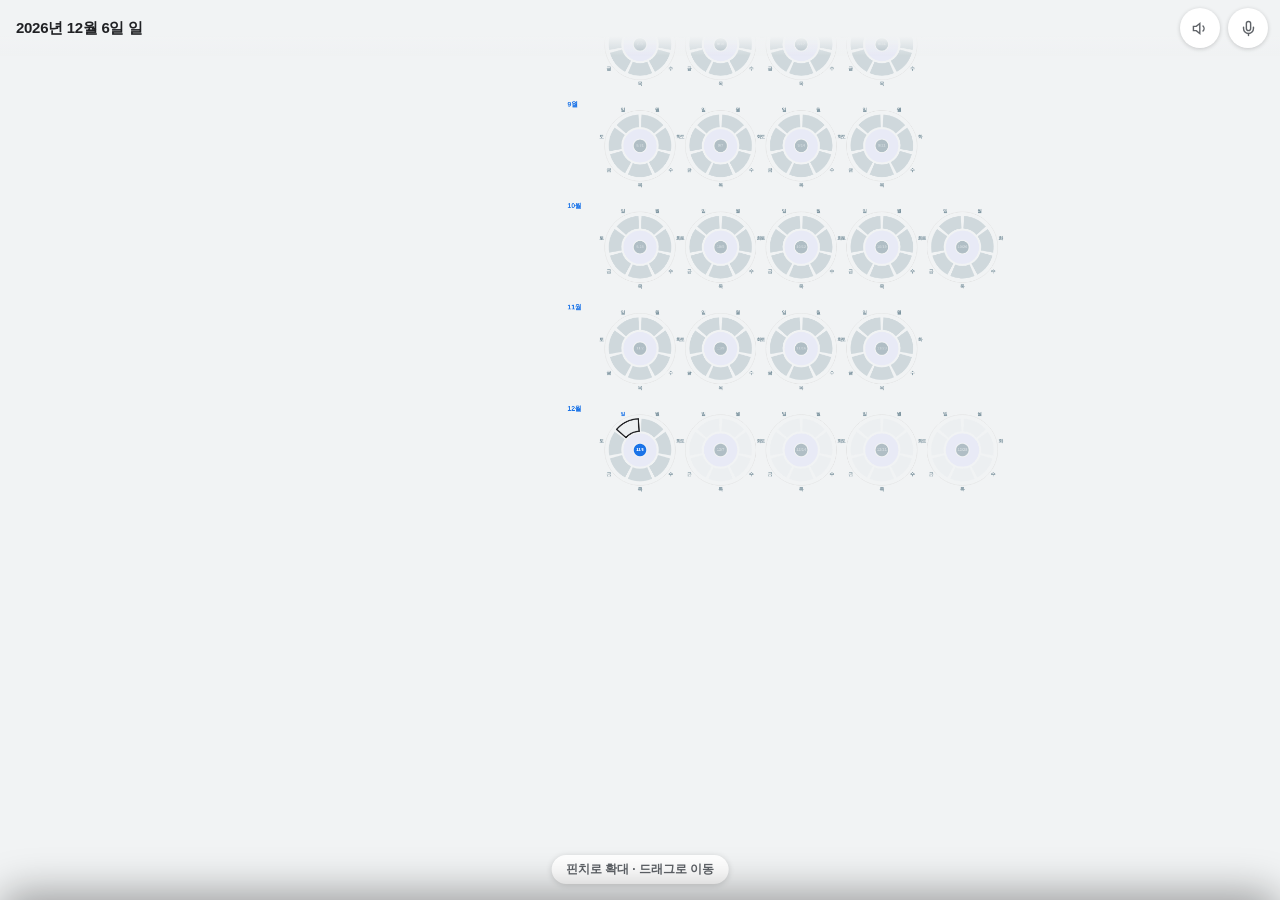
==== daily-plan/index.html @ abd87ed5 "daily-plan: 요일 클릭 시 해당일 전체화면 확대 - 요일 세그먼트(data-ring=outer) 클릭 → zoomToDay (외곽 링이 화면 채움) - 중심/내부 링 클릭" ====
<!DOCTYPE html>
<html lang="ko">
<head>
<meta charset="UTF-8">
<meta name="viewport" content="width=device-width,initial-scale=1,viewport-fit=cover,user-scalable=no">
<meta name="mobile-web-app-capable" content="yes">
<meta name="apple-mobile-web-app-capable" content="yes">
<title>일일계획</title>
<link rel="manifest" href="manifest.json">
<style>
*{box-sizing:border-box;margin:0;padding:0;-webkit-tap-highlight-color:transparent;}
html,body{width:100%;height:100%;overflow:hidden;background:#f1f3f4;touch-action:none;font-family:'Apple SD Gothic Neo','Noto Sans KR',-apple-system,sans-serif;}

/* ── 뷰포트 & 캔버스 ── */
#vp{position:fixed;inset:0;overflow:hidden;cursor:grab;}
#vp:active{cursor:grabbing;}
#canvas{position:absolute;top:0;left:0;transform-origin:0 0;will-change:transform;}

/* ── 상단바 ── */
#topbar{
  position:fixed;top:0;left:0;right:0;z-index:100;
  height:calc(env(safe-area-inset-top,0px) + 56px);
  padding-top:env(safe-area-inset-top,0px);
  background:linear-gradient(180deg,rgba(241,243,244,1) 65%,rgba(241,243,244,0));
  display:flex;align-items:center;padding-left:16px;padding-right:12px;gap:8px;
  pointer-events:none;
}
#topbar>*{pointer-events:all;}
#date-label{color:#202124;font-size:15px;font-weight:800;flex:1;letter-spacing:-.3px;}
.tbtn{
  width:40px;height:40px;border-radius:50%;border:none;
  background:white;color:#5f6368;cursor:pointer;
  display:flex;align-items:center;justify-content:center;flex-shrink:0;
  box-shadow:0 1px 4px rgba(0,0,0,.18);
}
.tbtn:active{background:#e8f0fe;}
.tbtn.listening{background:#e53935;color:white;animation:pulse 1s infinite;}
@keyframes pulse{0%,100%{box-shadow:0 0 0 0 rgba(229,57,53,.5)}50%{box-shadow:0 0 0 10px rgba(229,57,53,0)}}

/* ── 줌 힌트 ── */
#hint{
  position:fixed;bottom:16px;left:50%;transform:translateX(-50%);
  color:#5f6368;font-size:12px;font-weight:600;
  pointer-events:none;z-index:50;transition:opacity .5s;
  background:white;padding:6px 14px;border-radius:20px;
  box-shadow:0 1px 6px rgba(0,0,0,.15);
}

/* ── 하단 시트 ── */
#sheet{
  position:fixed;bottom:0;left:0;right:0;z-index:300;
  background:#ffffff;border-radius:22px 22px 0 0;
  box-shadow:0 -8px 40px rgba(0,0,0,.35);
  transform:translateY(100%);transition:transform .32s cubic-bezier(.4,0,.2,1);
  max-height:72vh;display:flex;flex-direction:column;
  padding-bottom:env(safe-area-inset-bottom,0px);
}
#sheet.open{transform:translateY(0);}
#sh-handle{width:38px;height:4px;border-radius:2px;background:#e0e0e0;margin:10px auto 0;flex-shrink:0;}
#sh-head{
  padding:10px 16px 6px;font-size:15px;font-weight:800;color:#37474f;
  display:flex;align-items:center;justify-content:space-between;flex-shrink:0;
}
#sh-close{border:none;background:none;font-size:24px;color:#b0bec5;cursor:pointer;line-height:1;padding:2px 4px;}
#add-row{display:flex;gap:8px;padding:4px 12px 8px;flex-shrink:0;}
#add-inp{
  flex:1;border:2px solid #e8eaed;border-radius:14px;
  padding:10px 13px;font-size:14px;font-family:inherit;outline:none;color:#37474f;background:#f8f9fa;
}
#add-inp:focus{border-color:#29b6f6;background:white;}
#add-inp::-webkit-search-cancel-button{display:none;}
#add-btn{
  width:42px;height:42px;border-radius:50%;border:none;flex-shrink:0;
  background:linear-gradient(135deg,#0288d1,#26c6da);color:white;
  font-size:24px;cursor:pointer;display:flex;align-items:center;justify-content:center;
  box-shadow:0 2px 8px rgba(2,136,209,.4);
}
#sh-tasks{overflow-y:auto;flex:1;padding:0 12px 16px;display:flex;flex-direction:column;gap:8px;}

/* 카테고리 선택 */
#cat-opts{display:flex;gap:6px;padding:0 12px 8px;overflow-x:auto;scrollbar-width:none;flex-shrink:0;}
#cat-opts::-webkit-scrollbar{display:none;}
.copt{
  border:2px solid transparent;border-radius:10px;padding:5px 12px;
  font-size:12px;font-weight:800;font-family:inherit;cursor:pointer;
  background:#f0f0f0;color:#78909c;white-space:nowrap;flex-shrink:0;
}
.copt.sel{color:white;}

/* 태스크 행 */
.trow{
  display:flex;align-items:center;gap:9px;
  background:#f8f9fa;border-radius:14px;padding:10px 12px;
  border-left:5px solid var(--cc,#b0bec5);
}
.trow.done{opacity:.45;}
.tchk{
  width:26px;height:26px;border:2.5px solid #cfd8dc;border-radius:50%;
  background:none;cursor:pointer;flex-shrink:0;
  display:flex;align-items:center;justify-content:center;color:transparent;
  transition:all .15s;
}
.tchk.on{background:var(--cc,#039be5);border-color:var(--cc);color:white;}
.tinfo{flex:1;min-width:0;}
.ttitle{font-size:14px;font-weight:600;color:#37474f;}
.ttime{font-size:12px;color:#90a4ae;margin-top:2px;}
.tdel{border:none;background:none;color:#cfd8dc;cursor:pointer;padding:4px;font-size:20px;line-height:1;}

/* ── 음성 오버레이 ── */
#vover{
  display:none;position:fixed;inset:0;z-index:500;
  background:rgba(1,87,155,.92);
  flex-direction:column;align-items:center;justify-content:center;gap:18px;
}
#vover.on{display:flex;}
.vring{
  width:100px;height:100px;border-radius:50%;
  background:linear-gradient(135deg,#f4511e,#ffa000);
  display:flex;align-items:center;justify-content:center;
  animation:pulse 1s infinite;
}
#vtxt{color:white;font-size:16px;font-weight:800;}
#vres{color:rgba(255,255,255,.88);font-size:14px;min-height:20px;padding:0 32px;text-align:center;}
#vcancel{
  background:rgba(255,255,255,.18);border:2px solid rgba(255,255,255,.45);
  color:white;border-radius:20px;padding:9px 26px;
  font-size:14px;font-weight:700;cursor:pointer;font-family:inherit;
}

/* ── 토스트 ── */
#toast{
  position:fixed;bottom:24px;left:50%;
  transform:translateX(-50%) translateY(20px);
  background:#37474f;color:white;border-radius:20px;
  padding:9px 18px;font-size:13px;font-weight:700;
  z-index:600;opacity:0;transition:opacity .25s,transform .25s;
  white-space:nowrap;pointer-events:none;
}
#toast.show{opacity:1;transform:translateX(-50%) translateY(0);}
</style>
</head>
<body>

<div id="topbar">
  <div id="date-label"></div>
  <button class="tbtn" id="btn-brief" aria-label="오늘 브리핑">
    <svg width="17" height="17" viewBox="0 0 24 24" fill="none" stroke="currentColor" stroke-width="2" stroke-linecap="round"><polygon points="11 5 6 9 2 9 2 15 6 15 11 19 11 5"/><path d="M15.54 8.46a5 5 0 0 1 0 7.07"/></svg>
  </button>
  <button class="tbtn" id="btn-mic" aria-label="음성 입력">
    <svg width="17" height="17" viewBox="0 0 24 24" fill="none" stroke="currentColor" stroke-width="2" stroke-linecap="round"><path d="M12 2a3 3 0 0 1 3 3v7a3 3 0 0 1-6 0V5a3 3 0 0 1 3-3z"/><path d="M19 10v2a7 7 0 0 1-14 0v-2"/><line x1="12" y1="19" x2="12" y2="22"/></svg>
  </button>
</div>

<div id="vp"><svg id="canvas" xmlns="http://www.w3.org/2000/svg"></svg></div>

<div id="sheet">
  <div id="sh-handle"></div>
  <div id="sh-head">
    <span id="sh-title">일정</span>
    <button id="sh-close" aria-label="닫기">×</button>
  </div>
  <div id="cat-opts"></div>
  <div id="add-row">
    <input id="add-inp" type="search" placeholder="할 일 입력…" autocomplete="off" spellcheck="false">
    <button id="add-btn" aria-label="추가">+</button>
  </div>
  <div id="sh-tasks"></div>
</div>

<div id="vover">
  <div class="vring">
    <svg width="42" height="42" viewBox="0 0 24 24" fill="none" stroke="white" stroke-width="1.8" stroke-linecap="round"><path d="M12 2a3 3 0 0 1 3 3v7a3 3 0 0 1-6 0V5a3 3 0 0 1 3-3z"/><path d="M19 10v2a7 7 0 0 1-14 0v-2"/><line x1="12" y1="19" x2="12" y2="22"/></svg>
  </div>
  <div id="vtxt">말씀해 주세요</div>
  <div id="vres">할 일 추가 또는 "오늘 할일 알려줘"</div>
  <button id="vcancel">취소</button>
</div>

<div id="hint">핀치로 확대 · 드래그로 이동</div>
<div id="toast"></div>

<script>
// ── 상수 ─────────────────────────────────────────────────────
const CATS = {
  school:{ label:'학교', color:'#1976D2', bg:'#BBDEFB' },
  manage:{ label:'관리', color:'#D32F2F', bg:'#FFCDD2' },
  home:  { label:'집',   color:'#388E3C', bg:'#C8E6C9' },
  other: { label:'기타', color:'#F57C00', bg:'#FFE0B2' }
};
const CAT_ORDER = ['school','manage','home','other'];
const KR_MONTHS = ['1월','2월','3월','4월','5월','6월','7월','8월','9월','10월','11월','12월'];
const KR_DAYS   = ['월','화','수','목','금','토','일'];
const KR_NUMS   = {한:1,두:2,세:3,네:4,다섯:5,여섯:6,일곱:7,여덟:8,아홉:9,열:10,열한:11,열두:12};

// ── 지오메트리 상수 ──────────────────────────────────────────
const RI1 = 14;   // 24h ring 내반경
const RI2 = 32;   // 24h ring 외반경
const RO1 = 36;   // 7day ring 내반경
const RO2 = 60;   // 7day ring 외반경
const WEEK_W  = 155; // 주 원 가로 간격
const MONTH_H = 195; // 월 행 세로 간격
const PAD_L   = 70;  // 좌측 여백 (월 라벨용)
const PAD_T   = 75;  // 상단 여백

// ── 저장 ─────────────────────────────────────────────────────
const p2 = n => String(n).padStart(2,'0');
const dateKey = d => `${d.getFullYear()}-${p2(d.getMonth()+1)}-${p2(d.getDate())}`;
const today0  = () => { const d=new Date(); d.setHours(0,0,0,0); return d; };
const loadPlan = k => { try{return JSON.parse(localStorage.getItem('dp2_'+k)||'{"tasks":[]}')}catch{return{tasks:[]}} };
const savePlan = (k,p) => { localStorage.setItem('dp2_'+k,JSON.stringify(p)); renderCanvas(); };
const genId    = () => Date.now().toString(36)+Math.random().toString(36).slice(2,6);
const esc = s => String(s||'').replace(/&/g,'&amp;').replace(/</g,'&lt;').replace(/>/g,'&gt;').replace(/"/g,'&quot;');

// ── 주 레이아웃 ───────────────────────────────────────────────
function getWeeks(year){
  const weeks=[];
  let mon=new Date(year,0,1);
  const d0=mon.getDay();
  mon.setDate(mon.getDate()-(d0===0?6:d0-1));
  while(true){
    const days=Array.from({length:7},(_,i)=>{ const d=new Date(mon); d.setDate(d.getDate()+i); return d; });
    const thu=days[3];
    if(thu.getFullYear()>year) break;
    if(thu.getFullYear()===year) weeks.push({mon:new Date(mon),days,month:thu.getMonth()});
    mon.setDate(mon.getDate()+7);
  }
  const mCnt=new Array(12).fill(0);
  return weeks.map(w=>{ const col=mCnt[w.month]++;
    return {...w,col,cx:PAD_L+col*WEEK_W+WEEK_W/2,cy:PAD_T+w.month*MONTH_H+MONTH_H/2};
  });
}

// ── 색 ───────────────────────────────────────────────────────
function dayColors(dateStr){
  const tasks=(loadPlan(dateStr).tasks||[]);
  const cnt={};
  tasks.filter(t=>!t.done).forEach(t=>{ const c=t.category||'other'; cnt[c]=(cnt[c]||0)+1; });
  if(!Object.keys(cnt).length) return null;
  return Object.entries(cnt).sort((a,b)=>b[1]-a[1])[0][0]; // 가장 많은 카테고리 키
}

function hourColor(dateStr,h){
  const tasks=(loadPlan(dateStr).tasks||[]);
  // 해당 시간대에 걸치는 모든 할일 (HH:MM → 시 단위 매핑)
  const t=tasks.find(t=>t.time&&!t.done&&parseInt(t.time.split(':')[0])===h);
  return t?CATS[t.category||'other'].color:null;
}

function hourColorDone(dateStr,h){
  const tasks=(loadPlan(dateStr).tasks||[]);
  const t=tasks.find(t=>t.time&&t.done&&parseInt(t.time.split(':')[0])===h);
  return t?CATS[t.category||'other'].bg:null; // 완료된 건 연한 색
}

// ── SVG 유틸 ─────────────────────────────────────────────────
const svgNS='http://www.w3.org/2000/svg';
const el=(tag,a={})=>{const e=document.createElementNS(svgNS,tag);Object.entries(a).forEach(([k,v])=>e.setAttribute(k,v));return e;};
const A0=-Math.PI/2; // 12시 방향
const GAP=0.05;      // 조각 사이 틈

function annSector(cx,cy,r1,r2,a0,a1){
  const s=a0+GAP,e=a1-GAP;
  if(e<=s) return '';
  const lg=(e-s)>Math.PI?1:0;
  const c1s=Math.cos(s),s1s=Math.sin(s),c1e=Math.cos(e),s1e=Math.sin(e);
  return [`M${cx+r1*c1s} ${cy+r1*s1s}`,`L${cx+r2*c1s} ${cy+r2*s1s}`,
    `A${r2} ${r2} 0 ${lg} 1 ${cx+r2*c1e} ${cy+r2*s1e}`,
    `L${cx+r1*c1e} ${cy+r1*s1e}`,`A${r1} ${r1} 0 ${lg} 0 ${cx+r1*c1s} ${cy+r1*s1s}Z`].join(' ');
}

// ── 상태 ─────────────────────────────────────────────────────
let scale=0.52, panX=0, panY=0;
let selDate=dateKey(today0());
let selCat='other';
let curYear=new Date().getFullYear();
let weeks=[];

// ── 캔버스 렌더 ───────────────────────────────────────────────
const svg=document.getElementById('canvas');

function renderCanvas(){
  svg.innerHTML='';
  const todayStr=dateKey(today0());
  weeks=getWeeks(curYear);

  const maxCol=Math.max(...weeks.map(w=>w.col));
  const W=PAD_L+(maxCol+1)*WEEK_W+PAD_L;
  const H=PAD_T+12*MONTH_H+PAD_T;
  svg.setAttribute('width',W); svg.setAttribute('height',H);

  // 배경 클릭 (시트 닫기)
  const bg=el('rect',{x:0,y:0,width:W,height:H,fill:'transparent'});
  bg.addEventListener('click',closeSheet);
  svg.appendChild(bg);

  // 월 라벨 (클릭 → 해당 월 확대)
  KR_MONTHS.forEach((m,mi)=>{
    const mArea=el('rect',{x:0,y:PAD_T+mi*MONTH_H,width:PAD_L-4,height:38,
      fill:'transparent','pointer-events':'all',style:'cursor:pointer'});
    mArea.addEventListener('click',e=>{e.stopPropagation();zoomToMonth(mi);});
    svg.appendChild(mArea);
    const t=el('text',{x:8,y:PAD_T+mi*MONTH_H+22,fill:'#1a73e8',
      'font-size':'13','font-weight':'700','font-family':'inherit','pointer-events':'none'});
    t.textContent=m; svg.appendChild(t);
  });

  // 주 원 렌더
  weeks.forEach((week,wi)=>{
    const {cx,cy,days}=week;
    const g=el('g');
    g.style.cursor='pointer';

    // 배경 히트 영역
    g.appendChild(el('circle',{cx,cy,r:RO2+8,fill:'rgba(0,0,0,0)','pointer-events':'all'}));
    g.appendChild(el('circle',{cx,cy,r:RO2+8,fill:'none',
      stroke:'#E0E0E0','stroke-width':'0.8','pointer-events':'none'}));

    // ── 바깥 링: 7일 ──
    days.forEach((day,di)=>{
      const dk=dateKey(day);
      const aS=A0+di*2*Math.PI/7, aE=A0+(di+1)*2*Math.PI/7;
      const catKey=dayColors(dk);
      const isToday=dk===todayStr;
      const isPast=day<today0();
      let fill=catKey?CATS[catKey].color:isPast?'#CFD8DC':'#ECEFF1';
      if(catKey){
        const allDone=(loadPlan(dk).tasks||[]).every(t=>t.done);
        if(allDone) fill=CATS[catKey].bg||fill;
      }
      const path=el('path',{d:annSector(cx,cy,RO1,RO2,aS,aE),fill,'data-date':dk,'data-ring':'outer'});
      if(isToday){ path.setAttribute('stroke','#1A73E8'); path.setAttribute('stroke-width','2.5'); }
      if(dk===selDate){ path.setAttribute('stroke','#202124'); path.setAttribute('stroke-width','2.5'); }
      g.appendChild(path);

      const ma=(aS+aE)/2, lr=RO2+16;
      const lt=el('text',{x:cx+lr*Math.cos(ma),y:cy+lr*Math.sin(ma),
        'text-anchor':'middle','dominant-baseline':'middle',
        fill:isToday?'#1A73E8':'#78909C',
        'font-size':'9','font-weight':'700','pointer-events':'none'});
      lt.textContent=KR_DAYS[di]; g.appendChild(lt);
    });

    // ── 안쪽 링: 24시간 ──
    const innerDayKey=week.days.some(d=>dateKey(d)===selDate)
      ?selDate
      :(week.days.some(d=>dateKey(d)===todayStr)?todayStr:null);

    g.appendChild(el('circle',{cx,cy,r:(RI1+RI2)/2,fill:'none',
      stroke:'#E8EAF6','stroke-width':String(RI2-RI1),'pointer-events':'none'}));

    if(innerDayKey){
      for(let h=0;h<24;h++){
        const color=hourColor(innerDayKey,h)||hourColorDone(innerDayKey,h);
        if(!color)continue;
        const aS=A0+h*2*Math.PI/24, aE=A0+(h+1)*2*Math.PI/24;
        g.appendChild(el('path',{d:annSector(cx,cy,RI1,RI2,aS,aE),fill:color,'data-date':innerDayKey}));
      }
    }

    // 중심 원
    const isThisWeek=week.days.some(d=>dateKey(d)===todayStr);
    const isSelWeek=week.days.some(d=>dateKey(d)===selDate);
    const centerFill=isSelWeek?'#1A73E8':(isThisWeek?'#4285F4':'#B0BEC5');
    const centerD=isSelWeek?new Date(selDate+'T00:00:00'):week.mon;
    const centerDk=isSelWeek?selDate:(week.days.some(d=>dateKey(d)===todayStr)?todayStr:dateKey(week.days[0]));

    g.appendChild(el('circle',{cx,cy,r:RI1-2,fill:centerFill,'data-date':centerDk}));
    const wt=el('text',{x:cx,y:cy,'text-anchor':'middle','dominant-baseline':'middle',
      fill:(isSelWeek||isThisWeek)?'white':'#CFD8DC',
      'font-size':'7.5','font-weight':'800','pointer-events':'none'});
    wt.textContent=`${centerD.getMonth()+1}/${centerD.getDate()}`;
    g.appendChild(wt);

    // 그룹 클릭: 요일 세그먼트 → 해당일 확대, 그 외 → 주 확대
    g.addEventListener('click',e=>{
      e.stopPropagation();
      const dk=e.target.getAttribute('data-date');
      const isOuter=e.target.getAttribute('data-ring')==='outer';
      if(dk && isOuter) zoomToDay(week, ()=>selectDate(dk));
      else if(dk) zoomToWeek(week, ()=>selectDate(dk));
      else zoomToWeek(week);
    });

    svg.appendChild(g);
  });
}

function selectDate(dk){
  selDate=dk;
  renderCanvas();
  openSheet(dk);
  applyTransform();
}

function zoomToMonth(mi){
  const mw=weeks.filter(w=>w.month===mi);
  if(!mw.length)return;
  const rim=RO2+20;
  const xs=mw.map(w=>w.cx);
  const cy0=mw[0].cy;
  const bL=Math.min(...xs)-rim, bR=Math.max(...xs)+rim;
  const bT=cy0-rim, bB=cy0+rim;
  const bW=bR-bL, bH=bB-bT;
  const vw=window.innerWidth, vh=window.innerHeight-60;
  const ns=Math.max(Math.min(vw/bW, vh/bH)*0.9, 0.8);
  svg.style.transition='transform .5s cubic-bezier(.4,0,.2,1)';
  scale=ns;
  panX=vw/2-(bL+bW/2)*ns;
  panY=(vh+60)/2-(bT+bH/2)*ns;
  applyTransform();
  setTimeout(()=>{ svg.style.transition=''; },550);
}

function zoomToDay(week,cb){
  const vw=window.innerWidth,vh=window.innerHeight;
  const ts=Math.min(vw/(RO2*2),(vh-56)/(RO2*2))*0.94;
  const tx=vw/2-week.cx*ts,ty=(vh+56)/2-week.cy*ts;
  const s0=scale,x0=panX,y0=panY;
  const dur=360,t0=performance.now();
  function ease(t){return t<.5?2*t*t:1-2*(1-t)*(1-t);}
  function frame(now){
    const p=Math.min((now-t0)/dur,1),e=ease(p);
    scale=s0+(ts-s0)*e; panX=x0+(tx-x0)*e; panY=y0+(ty-y0)*e;
    applyTransform();
    if(p<1)requestAnimationFrame(frame);
    else if(cb)cb();
  }
  requestAnimationFrame(frame);
}

function zoomToWeek(week,cb){
  const rim=RO2+12;
  const vw=window.innerWidth,vh=window.innerHeight;
  const ts=Math.min(vw/(rim*2),(vh-56)/(rim*2))*0.88;
  const tx=vw/2-week.cx*ts, ty=(vh+56)/2-week.cy*ts;
  const s0=scale,x0=panX,y0=panY;
  const dur=380,t0=performance.now();
  function ease(t){return t<.5?2*t*t:1-2*(1-t)*(1-t);}
  function frame(now){
    const p=Math.min((now-t0)/dur,1),e=ease(p);
    scale=s0+(ts-s0)*e; panX=x0+(tx-x0)*e; panY=y0+(ty-y0)*e;
    applyTransform();
    if(p<1)requestAnimationFrame(frame);
    else if(cb)cb();
  }
  requestAnimationFrame(frame);
}

// ── 하단 시트 ────────────────────────────────────────────────
const sheet=document.getElementById('sheet');

function openSheet(dk){
  const d=new Date(dk+'T00:00:00');
  document.getElementById('sh-title').textContent=
    d.toLocaleDateString('ko-KR',{month:'long',day:'numeric',weekday:'long'});
  buildCatOpts();
  renderSheet(dk);
  sheet.classList.add('open');
  // 음성 피드백
  const plan=loadPlan(dk);
  const n=(plan.tasks||[]).filter(t=>!t.done).length;
  const dl=d.toLocaleDateString('ko-KR',{month:'long',day:'numeric'});
  speak(n?`${dl}, 할 일 ${n}가지`:`${dl}, 할 일이 없어요`);
}

function closeSheet(){ sheet.classList.remove('open'); }

function buildCatOpts(){
  const wrap=document.getElementById('cat-opts');
  wrap.innerHTML='';
  CAT_ORDER.forEach(k=>{
    const b=document.createElement('button');
    b.className='copt'+(selCat===k?' sel':'');
    b.textContent=CATS[k].label;
    b.style.borderColor=CATS[k].color;
    if(selCat===k){b.style.background=CATS[k].color;}
    b.onclick=()=>{ selCat=k; buildCatOpts(); };
    wrap.appendChild(b);
  });
}

function renderSheet(dk){
  const stasks=document.getElementById('sh-tasks');
  const plan=loadPlan(dk);
  const tasks=plan.tasks||[];
  if(!tasks.length){
    stasks.innerHTML=`<div style="text-align:center;padding:28px;color:#b0bec5;font-size:14px">할 일이 없어요<br><span style="font-size:12px">아래에서 추가하거나 음성으로 말해보세요</span></div>`;
    return;
  }
  stasks.innerHTML=tasks.map(t=>{
    const ci=CATS[t.category||'other'];
    return `<div class="trow${t.done?' done':''}" style="--cc:${ci.color}">
      <button class="tchk${t.done?' on':''}" data-tid="${t.id}" aria-label="${t.done?'완료취소':'완료'}">
        ${t.done?'<svg width="11" height="11" viewBox="0 0 24 24" fill="none" stroke="currentColor" stroke-width="3.5" stroke-linecap="round"><path d="M20 6 9 17l-5-5"/></svg>':''}
      </button>
      <div class="tinfo">
        <div class="ttitle">${esc(t.title)}</div>
        ${t.time?`<div class="ttime">${t.time}</div>`:''}
      </div>
      <button class="tdel" data-tid="${t.id}" aria-label="삭제">×</button>
    </div>`;
  }).join('');

  stasks.querySelectorAll('.tchk').forEach(b=>{
    b.onclick=()=>{
      const t=plan.tasks.find(x=>x.id===b.dataset.tid);
      if(t){t.done=!t.done; savePlan(dk,plan); renderSheet(dk);
        speak(t.done?`${t.title} 완료했어요`:`${t.title} 다시 열었어요`);}
    };
  });
  stasks.querySelectorAll('.tdel').forEach(b=>{
    b.onclick=()=>{ plan.tasks=plan.tasks.filter(x=>x.id!==b.dataset.tid); savePlan(dk,plan); renderSheet(dk); };
  });
}

// ── 할일 추가 ────────────────────────────────────────────────
function addTask(dk,title,time='',cat,prio='normal'){
  if(!title.trim()) return;
  cat=cat||selCat||'other';
  const plan=loadPlan(dk);
  plan.tasks.push({id:genId(),title:title.trim(),time,category:cat,priority:prio,alarm:'',done:false,createdAt:Date.now()});
  plan.tasks.sort((a,b)=>{
    if(a.done!==b.done)return a.done?1:-1;
    if(a.time&&b.time)return a.time<b.time?-1:1;
    if(a.time)return-1;if(b.time)return 1;return 0;
  });
  savePlan(dk,plan);
  renderSheet(dk);
  speak(`${title.trim()} 추가됐어요`);
  showToast(`"${title.trim()}" 추가됨`);
}

// ── 음성 ─────────────────────────────────────────────────────
function speak(text){
  window.speechSynthesis.cancel();
  const u=new SpeechSynthesisUtterance(text);
  u.lang='ko-KR'; u.rate=0.9; u.pitch=1.05;
  window.speechSynthesis.speak(u);
}

let recognition=null,isListening=false,vFinal='',vTimer=null;

function initVoice(){
  const SR=window.SpeechRecognition||window.webkitSpeechRecognition;
  if(!SR)return;
  recognition=new SR();
  recognition.lang='ko-KR'; recognition.continuous=true; recognition.interimResults=true;
  recognition.onresult=e=>{
    if(!isListening)return;
    let interim='';
    for(let i=e.resultIndex;i<e.results.length;i++){
      if(e.results[i].isFinal)vFinal+=(vFinal?' ':'')+e.results[i][0].transcript;
      else interim+=e.results[i][0].transcript;
    }
    const disp=vFinal+(interim?(vFinal?' ':'')+interim:'');
    document.getElementById('vres').textContent=disp||'듣는 중…';
    clearTimeout(vTimer);
    vTimer=setTimeout(()=>{ const f=disp.trim(); stopV(); if(f)handleVoice(f); },2500);
  };
  recognition.onerror=e=>{ if(e.error!=='no-speech')stopV(); };
  recognition.onend=()=>{ if(isListening){try{recognition.start();}catch(_){}} };
}

function startV(){
  if(!recognition){showToast('음성 인식 미지원 브라우저');return;}
  vFinal=''; clearTimeout(vTimer); isListening=true;
  document.getElementById('vover').classList.add('on');
  document.getElementById('vres').textContent='할 일 추가 또는 "오늘 할일 알려줘"';
  document.getElementById('btn-mic').classList.add('listening');
  try{recognition.start();}catch(e){stopV();}
}
function stopV(){
  clearTimeout(vTimer); isListening=false;
  document.getElementById('vover').classList.remove('on');
  document.getElementById('btn-mic').classList.remove('listening');
  try{recognition.stop();}catch(e){}
}

// ── 음성 파싱 ────────────────────────────────────────────────
const isQ=t=>/알려줘|뭐야|뭐지|브리핑|읽어줘/.test(t);

function parseVoice(text){
  let title=text, dateOff=0, hour=null, min=0;
  if(/모레/.test(text)){dateOff=2;title=title.replace(/모레\s?/,'');}
  else if(/내일/.test(text)){dateOff=1;title=title.replace(/내일\s?/,'');}
  else title=title.replace(/오늘\s?/,'');
  const pm=/오후/.test(title),am=/오전/.test(title);
  title=title.replace(/(오전|오후)\s?/,'');
  const nm=title.match(/(\d{1,2})시\s?(\d{1,2}분?)?/);
  if(nm){ hour=parseInt(nm[1]); if(nm[2])min=parseInt(nm[2]);
    if(pm&&hour<12)hour+=12; if(am&&hour===12)hour=0;
    title=title.replace(nm[0],'').trim();
  } else {
    for(const[k,v]of Object.entries(KR_NUMS)){
      if(new RegExp(k+'시').test(title)){
        hour=pm&&v<12?v+12:v; title=title.replace(new RegExp(k+'시'),'').trim(); break;
      }
    }
    if(/아침/.test(title)){hour=8;title=title.replace(/아침\s?/,'');}
    else if(/점심/.test(title)){hour=12;title=title.replace(/점심\s?/,'');}
    else if(/저녁/.test(title)){hour=18;title=title.replace(/저녁\s?/,'');}
    else if(/밤/.test(title)){hour=21;title=title.replace(/밤\s?/,'');}
  }
  const td=new Date(today0()); td.setDate(td.getDate()+dateOff);
  let prio='normal';
  if(/중요|급해|긴급/.test(title)){prio='high';title=title.replace(/중요\s?|급해\s?|긴급\s?/g,'').trim();}
  else if(/나중에|여유/.test(title)){prio='low';title=title.replace(/나중에\s?|여유\s?/g,'').trim();}
  let cat='other';
  if(/학교|수업|과제|강의|시험|공부|상담센터/.test(title))cat='school';
  else if(/건물|관리비|임대|수리|점검|계약|청구서/.test(title))cat='manage';
  else if(/집안일|청소|요리|장보기|빨래|설거지|정리/.test(title))cat='home';
  return {title:title.trim()||text,date:dateKey(td),time:hour!==null?`${p2(hour)}:${p2(min)}`:'',cat,prio};
}

function parseMulti(text){
  const parts=text.split(/,\s*|그리고\s*|그다음에?\s*|(?:하고|먹고|마시고|마치고|끝내고|끝나고|씻고|듣고|읽고|쓰고|가고|오고|만나고|보고|운동하고|공부하고|청소하고|요리하고|빨래하고|샤워하고)\s*/);
  const segs=parts.map(s=>s.trim()).filter(s=>s.length>1);
  return segs.length?segs.map(parseVoice):[parseVoice(text)];
}

function handleVoice(text){
  if(isQ(text)){briefToday();return;}
  const list=parseMulti(text);
  list.forEach(p=>addTask(p.date,p.title,p.time,p.cat,p.prio));
  if(!sheet.classList.contains('open')) openSheet(list[0].date);
  if(list.length>1) showToast(`${list.length}개 할일 추가됨`);
}

function briefToday(){
  const dk=dateKey(today0());
  const tasks=(loadPlan(dk).tasks||[]).filter(t=>!t.done);
  const KN=['','한','두','세','네','다섯','여섯','일곱','여덟','아홉','열'];
  const cnt=n=>((n<=10?KN[n]:n)+'가지');
  function timeW(t){
    if(!t)return '';
    const[h,m]=t.split(':').map(Number);
    const ap=h<12?'오전':'오후'; const hr=h>12?h-12:h;
    return `${ap} ${hr}시`+(m===30?' 반':m>0?` ${m}분`:'')+'에 ';
  }
  if(!tasks.length){speak('오늘은 할 일이 없어요. 여유롭게 쉬세요.');return;}
  let s=`오늘 할 일은 ${cnt(tasks.length)}예요. `;
  tasks.forEach((t,i)=>{
    s+=(i===0?'':(i===tasks.length-1?'마지막으로 ':'그리고 '))+timeW(t.time)+t.title+'. ';
  });
  speak(s); showToast('브리핑 시작');
}

// ── 팬 & 줌 ─────────────────────────────────────────────────
const vp=document.getElementById('vp');
let ptrs=new Map(), dragMoved=false, tapT=0, tapX=0, tapY=0;
let lDist=0, lMidX=0, lMidY=0, pStartX=0, pStartY=0;

function applyTransform(){
  svg.style.transform=`translate(${panX}px,${panY}px) scale(${scale})`;
}

function centerToday(){
  const dk=dateKey(today0());
  const w=weeks.find(wk=>wk.days.some(d=>dateKey(d)===dk));
  if(!w)return;
  const vw=window.innerWidth, vh=window.innerHeight;
  panX=vw/2-w.cx*scale; panY=vh/2-w.cy*scale;
  applyTransform();
}

vp.addEventListener('pointerdown',e=>{
  vp.setPointerCapture(e.pointerId);
  ptrs.set(e.pointerId,{x:e.clientX,y:e.clientY});
  dragMoved=false; pStartX=e.clientX; pStartY=e.clientY;
  if(ptrs.size===2){
    const ps=[...ptrs.values()];
    lDist=Math.hypot(ps[1].x-ps[0].x,ps[1].y-ps[0].y);
    lMidX=(ps[0].x+ps[1].x)/2; lMidY=(ps[0].y+ps[1].y)/2;
  }
});

vp.addEventListener('pointermove',e=>{
  if(!ptrs.has(e.pointerId))return;
  const prev=ptrs.get(e.pointerId);
  const cur={x:e.clientX,y:e.clientY};
  ptrs.set(e.pointerId,cur);
  if(Math.hypot(cur.x-pStartX,cur.y-pStartY)>6)dragMoved=true;

  if(ptrs.size===1){
    panX+=cur.x-prev.x; panY+=cur.y-prev.y; applyTransform();
  } else if(ptrs.size===2){
    const ps=[...ptrs.values()];
    const dist=Math.hypot(ps[1].x-ps[0].x,ps[1].y-ps[0].y);
    const midX=(ps[0].x+ps[1].x)/2, midY=(ps[0].y+ps[1].y)/2;
    const ds=dist/lDist;
    const ns=Math.min(Math.max(scale*ds,0.15),4);
    panX=midX-(midX-panX)*(ns/scale)+(midX-lMidX);
    panY=midY-(midY-panY)*(ns/scale)+(midY-lMidY);
    scale=ns; lDist=dist; lMidX=midX; lMidY=midY; applyTransform();
  }
});

vp.addEventListener('pointerup',e=>{
  ptrs.delete(e.pointerId);
  if(!dragMoved&&ptrs.size===0){
    const now=Date.now();
    if(now-tapT<320){ // 더블탭 → 확대
      const ns=Math.min(scale*2,4);
      panX=e.clientX-(e.clientX-panX)*(ns/scale);
      panY=e.clientY-(e.clientY-panY)*(ns/scale);
      scale=ns; applyTransform(); tapT=0;
    } else { tapT=now; tapX=e.clientX; tapY=e.clientY; }
  }
});
vp.addEventListener('pointercancel',e=>ptrs.delete(e.pointerId));

// ── UI 이벤트 ────────────────────────────────────────────────
document.getElementById('sh-close').onclick=closeSheet;
document.getElementById('btn-mic').onclick=()=>isListening?stopV():startV();
document.getElementById('vcancel').onclick=stopV;
document.getElementById('btn-brief').onclick=briefToday;
document.getElementById('add-btn').onclick=()=>{
  const v=document.getElementById('add-inp').value.trim();
  if(v){addTask(selDate,v); document.getElementById('add-inp').value='';}
};
document.getElementById('add-inp').addEventListener('keydown',e=>{
  if(e.key==='Enter')document.getElementById('add-btn').click();
});

// ── 토스트 ───────────────────────────────────────────────────
let toastTm;
function showToast(msg){
  const el=document.getElementById('toast');
  el.textContent=msg; el.classList.add('show');
  clearTimeout(toastTm); toastTm=setTimeout(()=>el.classList.remove('show'),2500);
}

// ── 날짜 라벨 ────────────────────────────────────────────────
function updateLabel(){
  document.getElementById('date-label').textContent=
    new Date().toLocaleDateString('ko-KR',{year:'numeric',month:'long',day:'numeric',weekday:'short'});
}

// ── 줌 힌트 자동 숨기기 ──────────────────────────────────────
setTimeout(()=>{ document.getElementById('hint').style.opacity='0'; },4000);

// ── SW ───────────────────────────────────────────────────────
async function initSW(){
  if(!('serviceWorker' in navigator))return;
  try{await navigator.serviceWorker.register('./sw.js');}catch(e){console.warn(e);}
}

// ── 초기화 ───────────────────────────────────────────────────
initVoice(); initSW(); updateLabel();
renderCanvas();
setTimeout(centerToday,60);
</script>
</body>
</html>
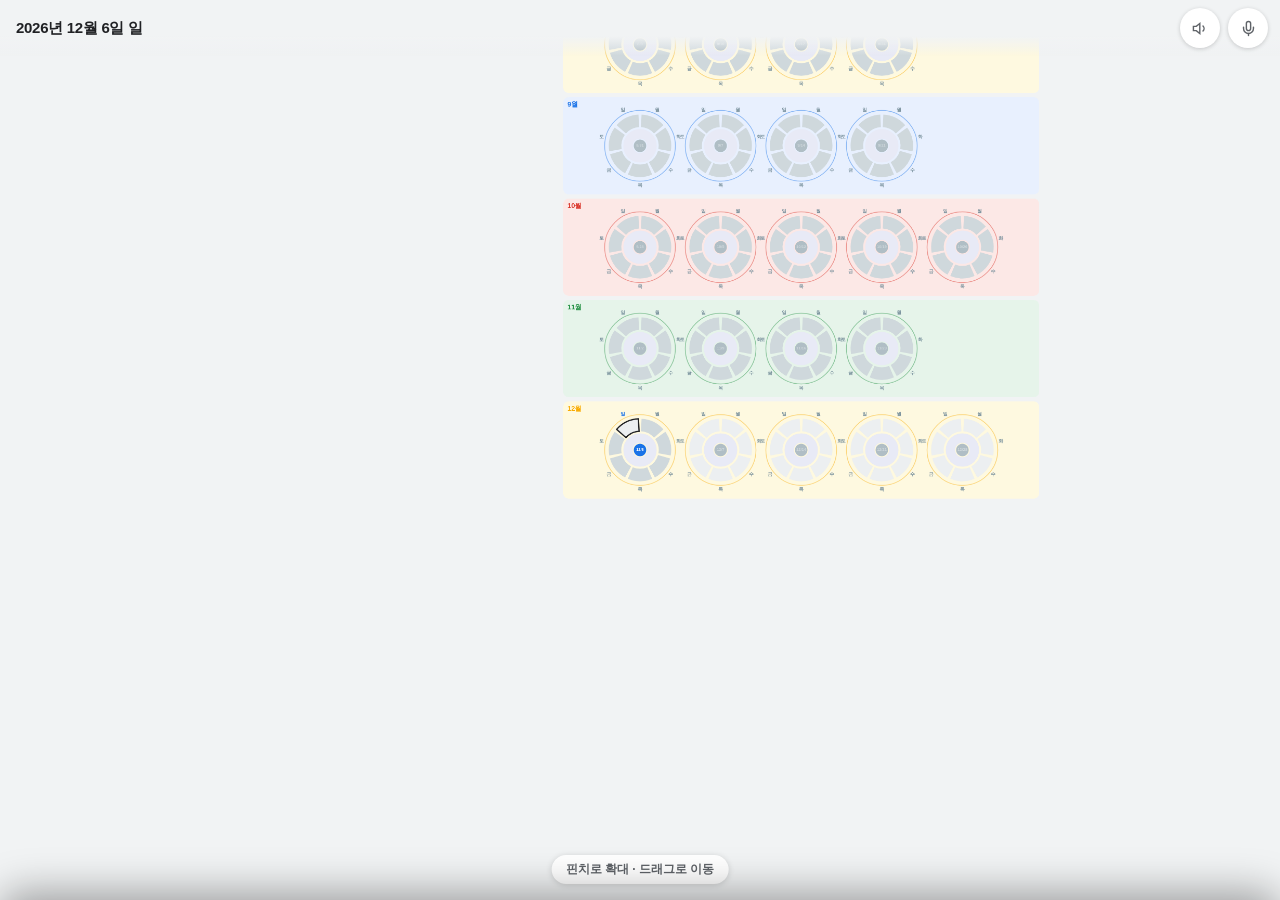
==== commit ea185740: "daily-plan: 월별 구글 컬러 구분 - MONTH_COLORS: 파랑/빨강/초록/노랑 4색 순환 (Google 브랜드 팔레트) - 각 월 행에 pastel 배경 rect (" ====
--- a/daily-plan/index.html
+++ b/daily-plan/index.html
@@ -190,6 +190,14 @@
 const CAT_ORDER = ['school','manage','home','other'];
 const KR_MONTHS = ['1월','2월','3월','4월','5월','6월','7월','8월','9월','10월','11월','12월'];
 const KR_DAYS   = ['월','화','수','목','금','토','일'];
+const MONTH_COLORS=[
+  {c:'#1A73E8',bg:'#E8F0FE'},{c:'#D93025',bg:'#FCE8E6'},
+  {c:'#1E8E3E',bg:'#E6F4EA'},{c:'#F9AB00',bg:'#FEF9E0'},
+  {c:'#1A73E8',bg:'#E8F0FE'},{c:'#D93025',bg:'#FCE8E6'},
+  {c:'#1E8E3E',bg:'#E6F4EA'},{c:'#F9AB00',bg:'#FEF9E0'},
+  {c:'#1A73E8',bg:'#E8F0FE'},{c:'#D93025',bg:'#FCE8E6'},
+  {c:'#1E8E3E',bg:'#E6F4EA'},{c:'#F9AB00',bg:'#FEF9E0'},
+];
 const KR_NUMS   = {한:1,두:2,세:3,네:4,다섯:5,여섯:6,일곱:7,여덟:8,아홉:9,열:10,열한:11,열두:12};
 
 // ── 지오메트리 상수 ──────────────────────────────────────────
@@ -293,27 +301,36 @@
   bg.addEventListener('click',closeSheet);
   svg.appendChild(bg);
 
-  // 월 라벨 (클릭 → 해당 월 확대)
+  // 월별 배경 + 라벨
   KR_MONTHS.forEach((m,mi)=>{
+    const mc=MONTH_COLORS[mi];
+    // 월 배경 rect
+    svg.appendChild(el('rect',{
+      x:0,y:PAD_T+mi*MONTH_H+4,width:W,height:MONTH_H-8,
+      fill:mc.bg,rx:'10','pointer-events':'none'
+    }));
+    // 클릭 영역
     const mArea=el('rect',{x:0,y:PAD_T+mi*MONTH_H,width:PAD_L-4,height:38,
       fill:'transparent','pointer-events':'all',style:'cursor:pointer'});
     mArea.addEventListener('click',e=>{e.stopPropagation();zoomToMonth(mi);});
     svg.appendChild(mArea);
-    const t=el('text',{x:8,y:PAD_T+mi*MONTH_H+22,fill:'#1a73e8',
+    // 라벨
+    const t=el('text',{x:8,y:PAD_T+mi*MONTH_H+22,fill:mc.c,
       'font-size':'13','font-weight':'700','font-family':'inherit','pointer-events':'none'});
     t.textContent=m; svg.appendChild(t);
   });
 
   // 주 원 렌더
   weeks.forEach((week,wi)=>{
-    const {cx,cy,days}=week;
+    const {cx,cy,days,month}=week;
+    const mc=MONTH_COLORS[month];
     const g=el('g');
     g.style.cursor='pointer';
 
     // 배경 히트 영역
     g.appendChild(el('circle',{cx,cy,r:RO2+8,fill:'rgba(0,0,0,0)','pointer-events':'all'}));
     g.appendChild(el('circle',{cx,cy,r:RO2+8,fill:'none',
-      stroke:'#E0E0E0','stroke-width':'0.8','pointer-events':'none'}));
+      stroke:mc.c,'stroke-width':'1.5',opacity:'0.45','pointer-events':'none'}));
 
     // ── 바깥 링: 7일 ──
     days.forEach((day,di)=>{
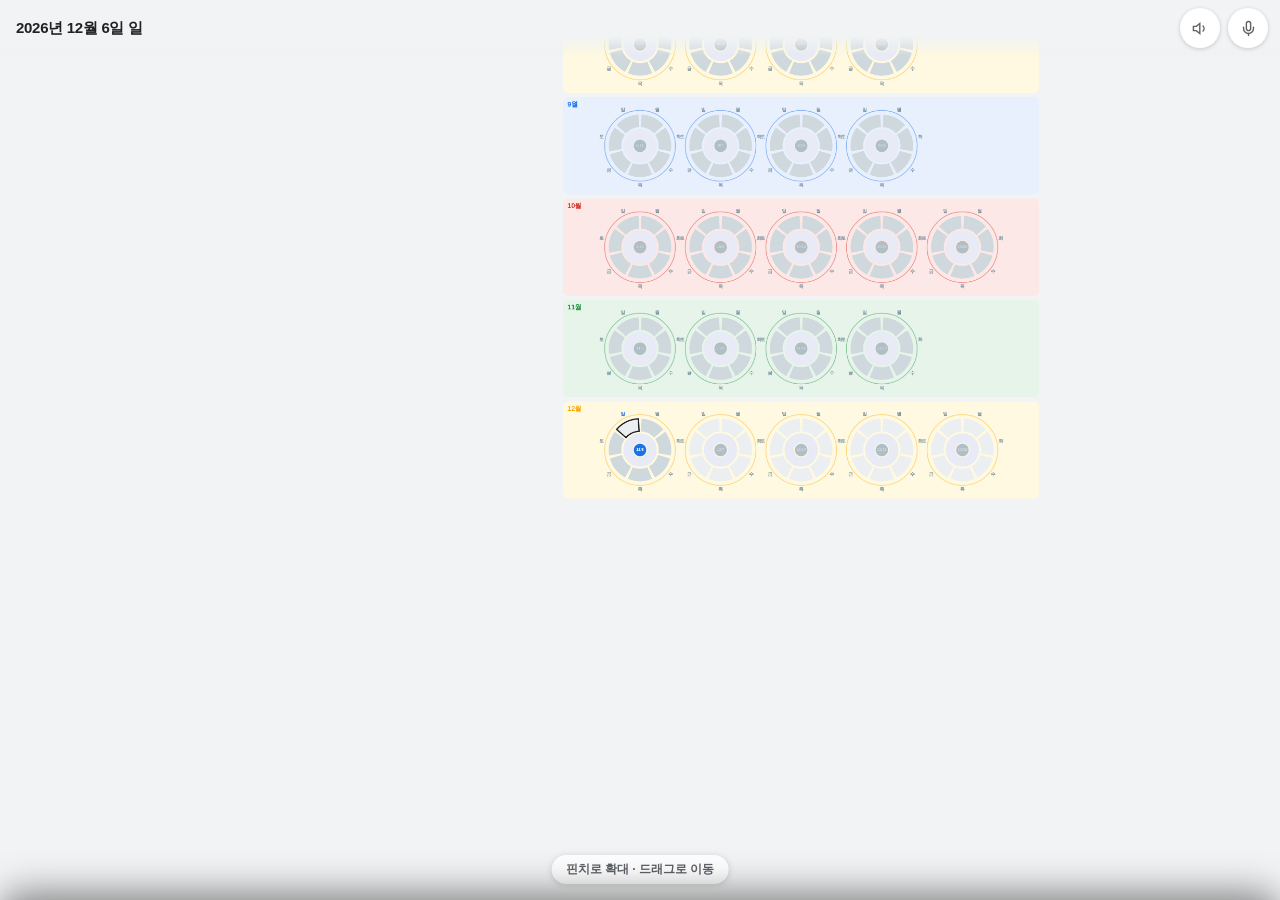
==== commit 0a33c8eb: "daily-plan: 원 클릭 → 상단 배치 + 하단 데이 패널 (이모지 카드) - 원 클릭 시 화면 상단 57%에 원 배치, 하단 43%에 데이 패널 슬라이드업 - 데이 패널: " ====
--- a/daily-plan/index.html
+++ b/daily-plan/index.html
@@ -127,6 +127,65 @@
   font-size:14px;font-weight:700;cursor:pointer;font-family:inherit;
 }
 
+/* ── 데이 패널 ── */
+#dpanel{
+  position:fixed;bottom:0;left:0;right:0;z-index:200;
+  height:43vh;background:#fff;border-radius:22px 22px 0 0;
+  box-shadow:0 -4px 28px rgba(0,0,0,.16);
+  transform:translateY(100%);transition:transform .35s cubic-bezier(.4,0,.2,1);
+  display:flex;flex-direction:column;
+  padding-bottom:env(safe-area-inset-bottom,0px);
+}
+#dpanel.open{transform:translateY(0);}
+#dp-handle{width:38px;height:4px;border-radius:2px;background:#e0e0e0;margin:10px auto 4px;flex-shrink:0;}
+#dp-head{padding:0 16px 6px;display:flex;align-items:center;justify-content:space-between;flex-shrink:0;}
+#dp-date{font-size:15px;font-weight:800;color:#202124;}
+#dp-close{border:none;background:none;font-size:24px;color:#b0bec5;cursor:pointer;line-height:1;padding:2px 6px;}
+#dp-cards{
+  flex:1;overflow-x:auto;overflow-y:hidden;
+  display:flex;align-items:stretch;gap:10px;padding:4px 16px;
+  scrollbar-width:none;
+}
+#dp-cards::-webkit-scrollbar{display:none;}
+.dcard{
+  flex-shrink:0;width:96px;background:#f8f9fa;border-radius:16px;
+  padding:10px 8px 10px;display:flex;flex-direction:column;align-items:center;gap:5px;
+  border-top:4px solid var(--cc,#b0bec5);position:relative;
+  transition:opacity .2s;
+}
+.dcard.done{opacity:.42;}
+.dcard-icon{font-size:28px;line-height:1.1;}
+.dcard-title{font-size:11px;font-weight:700;color:#37474f;text-align:center;word-break:break-all;line-height:1.3;flex:1;}
+.dcard-time{font-size:10px;color:#90a4ae;font-weight:600;}
+.dcard-chk{
+  position:absolute;top:6px;right:6px;width:20px;height:20px;border-radius:50%;
+  border:2px solid #cfd8dc;background:none;cursor:pointer;
+  display:flex;align-items:center;justify-content:center;color:transparent;font-size:10px;font-weight:700;
+  transition:all .15s;
+}
+.dcard-chk.on{background:var(--cc);border-color:var(--cc);color:white;}
+.dcard-empty{
+  flex-shrink:0;width:160px;border-radius:16px;background:#f8f9fa;
+  display:flex;flex-direction:column;align-items:center;justify-content:center;
+  gap:6px;padding:16px;color:#b0bec5;font-size:12px;font-weight:600;text-align:center;
+}
+#dp-add{
+  display:flex;gap:8px;padding:8px 12px 10px;flex-shrink:0;
+  border-top:1px solid #f1f3f4;
+}
+#dp-inp{
+  flex:1;border:2px solid #e8eaed;border-radius:14px;
+  padding:9px 12px;font-size:14px;font-family:inherit;outline:none;color:#37474f;background:#f8f9fa;
+}
+#dp-inp:focus{border-color:#4285F4;background:white;}
+#dp-inp::-webkit-search-cancel-button{display:none;}
+#dp-addbtn{
+  width:40px;height:40px;border-radius:50%;border:none;flex-shrink:0;
+  background:#4285F4;color:white;font-size:22px;cursor:pointer;
+  display:flex;align-items:center;justify-content:center;
+  box-shadow:0 2px 8px rgba(66,133,244,.35);
+}
+
 /* ── 토스트 ── */
 #toast{
   position:fixed;bottom:24px;left:50%;
@@ -165,6 +224,19 @@
     <button id="add-btn" aria-label="추가">+</button>
   </div>
   <div id="sh-tasks"></div>
+</div>
+
+<div id="dpanel">
+  <div id="dp-handle"></div>
+  <div id="dp-head">
+    <div id="dp-date"></div>
+    <button id="dp-close" aria-label="닫기">×</button>
+  </div>
+  <div id="dp-cards"></div>
+  <div id="dp-add">
+    <input id="dp-inp" type="search" placeholder="할 일 추가…" autocomplete="off" spellcheck="false">
+    <button id="dp-addbtn" aria-label="추가">+</button>
+  </div>
 </div>
 
 <div id="vover">
@@ -298,7 +370,7 @@
 
   // 배경 클릭 (시트 닫기)
   const bg=el('rect',{x:0,y:0,width:W,height:H,fill:'transparent'});
-  bg.addEventListener('click',closeSheet);
+  bg.addEventListener('click',()=>{ closeSheet(); closeDayPanel(); });
   svg.appendChild(bg);
 
   // 월별 배경 + 라벨
@@ -312,7 +384,7 @@
     // 클릭 영역
     const mArea=el('rect',{x:0,y:PAD_T+mi*MONTH_H,width:PAD_L-4,height:38,
       fill:'transparent','pointer-events':'all',style:'cursor:pointer'});
-    mArea.addEventListener('click',e=>{e.stopPropagation();zoomToMonth(mi);});
+    mArea.addEventListener('click',e=>{e.stopPropagation();closeSheet();closeDayPanel();zoomToMonth(mi);});
     svg.appendChild(mArea);
     // 라벨
     const t=el('text',{x:8,y:PAD_T+mi*MONTH_H+22,fill:mc.c,
@@ -388,14 +460,12 @@
     wt.textContent=`${centerD.getMonth()+1}/${centerD.getDate()}`;
     g.appendChild(wt);
 
-    // 그룹 클릭: 요일 세그먼트 → 해당일 확대, 그 외 → 주 확대
+    // 그룹 클릭: 모두 데이 패널로
     g.addEventListener('click',e=>{
       e.stopPropagation();
-      const dk=e.target.getAttribute('data-date');
-      const isOuter=e.target.getAttribute('data-ring')==='outer';
-      if(dk && isOuter) zoomToDay(week, ()=>selectDate(dk));
-      else if(dk) zoomToWeek(week, ()=>selectDate(dk));
-      else zoomToWeek(week);
+      const dk=e.target.getAttribute('data-date')||
+        (week.days.some(d=>dateKey(d)===selDate)?selDate:dateKey(week.days[0]));
+      zoomToDay(week,dk);
     });
 
     svg.appendChild(g);
@@ -405,7 +475,6 @@
 function selectDate(dk){
   selDate=dk;
   renderCanvas();
-  openSheet(dk);
   applyTransform();
 }
 
@@ -428,10 +497,14 @@
   setTimeout(()=>{ svg.style.transition=''; },550);
 }
 
-function zoomToDay(week,cb){
+function zoomToDay(week,dk){
   const vw=window.innerWidth,vh=window.innerHeight;
-  const ts=Math.min(vw/(RO2*2),(vh-56)/(RO2*2))*0.94;
-  const tx=vw/2-week.cx*ts,ty=(vh+56)/2-week.cy*ts;
+  const panelH=vh*0.43;
+  const availH=vh-panelH-56;
+  const dia=RO2*2;
+  const ts=Math.min(vw/dia,availH/dia)*0.85;
+  const tx=vw/2-week.cx*ts;
+  const ty=56+availH/2-week.cy*ts;
   const s0=scale,x0=panX,y0=panY;
   const dur=360,t0=performance.now();
   function ease(t){return t<.5?2*t*t:1-2*(1-t)*(1-t);}
@@ -439,8 +512,8 @@
     const p=Math.min((now-t0)/dur,1),e=ease(p);
     scale=s0+(ts-s0)*e; panX=x0+(tx-x0)*e; panY=y0+(ty-y0)*e;
     applyTransform();
-    if(p<1)requestAnimationFrame(frame);
-    else if(cb)cb();
+    if(p<1) requestAnimationFrame(frame);
+    else { dpWeek=week; selectDate(dk); openDayPanel(dk); }
   }
   requestAnimationFrame(frame);
 }
@@ -463,10 +536,60 @@
   requestAnimationFrame(frame);
 }
 
+// ── 데이 패널 ─────────────────────────────────────────────────
+let dpDk=null, dpWeek=null;
+const dpanel=document.getElementById('dpanel');
+
+function openDayPanel(dk){
+  dpDk=dk;
+  const d=new Date(dk+'T00:00:00');
+  document.getElementById('dp-date').textContent=
+    d.toLocaleDateString('ko-KR',{month:'long',day:'numeric',weekday:'long'});
+  renderDayPanel(dk);
+  dpanel.classList.add('open');
+  const plan=loadPlan(dk);
+  const n=(plan.tasks||[]).filter(t=>!t.done).length;
+  speak(n?`${d.toLocaleDateString('ko-KR',{month:'long',day:'numeric'})}, 할 일 ${n}가지`
+        :`${d.toLocaleDateString('ko-KR',{month:'long',day:'numeric'})}, 할 일이 없어요`);
+}
+
+function closeDayPanel(){
+  dpanel.classList.remove('open');
+  dpDk=null;
+}
+
+function renderDayPanel(dk){
+  const cards=document.getElementById('dp-cards');
+  const plan=loadPlan(dk);
+  const tasks=plan.tasks||[];
+  if(!tasks.length){
+    cards.innerHTML=`<div class="dcard-empty"><span style="font-size:32px">📝</span><div>할 일이 없어요</div><div style="font-size:11px;color:#ccc">아래에서 추가해보세요</div></div>`;
+    return;
+  }
+  cards.innerHTML=tasks.map(t=>{
+    const ci=CATS[t.category||'other'];
+    const icon=CAT_ICONS[t.category||'other'];
+    return `<div class="dcard${t.done?' done':''}" style="--cc:${ci.color}">
+      <button class="dcard-chk${t.done?' on':''}" data-tid="${esc(t.id)}">${t.done?'✓':''}</button>
+      <div class="dcard-icon">${icon}</div>
+      <div class="dcard-title">${esc(t.title)}</div>
+      ${t.time?`<div class="dcard-time">${t.time}</div>`:''}
+    </div>`;
+  }).join('');
+  cards.querySelectorAll('.dcard-chk').forEach(b=>{
+    b.onclick=()=>{
+      const t=plan.tasks.find(x=>x.id===b.dataset.tid);
+      if(t){t.done=!t.done;savePlan(dk,plan);renderDayPanel(dk);
+        speak(t.done?`${t.title} 완료했어요`:`${t.title} 다시 열었어요`);}
+    };
+  });
+}
+
 // ── 하단 시트 ────────────────────────────────────────────────
 const sheet=document.getElementById('sheet');
 
 function openSheet(dk){
+  closeDayPanel();
   const d=new Date(dk+'T00:00:00');
   document.getElementById('sh-title').textContent=
     d.toLocaleDateString('ko-KR',{month:'long',day:'numeric',weekday:'long'});
@@ -738,6 +861,17 @@
 document.getElementById('add-inp').addEventListener('keydown',e=>{
   if(e.key==='Enter')document.getElementById('add-btn').click();
 });
+document.getElementById('dp-close').onclick=()=>{
+  closeDayPanel();
+  if(dpWeek) zoomToWeek(dpWeek);
+};
+document.getElementById('dp-addbtn').onclick=()=>{
+  const v=document.getElementById('dp-inp').value.trim();
+  if(v&&dpDk){addTask(dpDk,v);document.getElementById('dp-inp').value='';renderDayPanel(dpDk);}
+};
+document.getElementById('dp-inp').addEventListener('keydown',e=>{
+  if(e.key==='Enter')document.getElementById('dp-addbtn').click();
+});
 
 // ── 토스트 ───────────────────────────────────────────────────
 let toastTm;
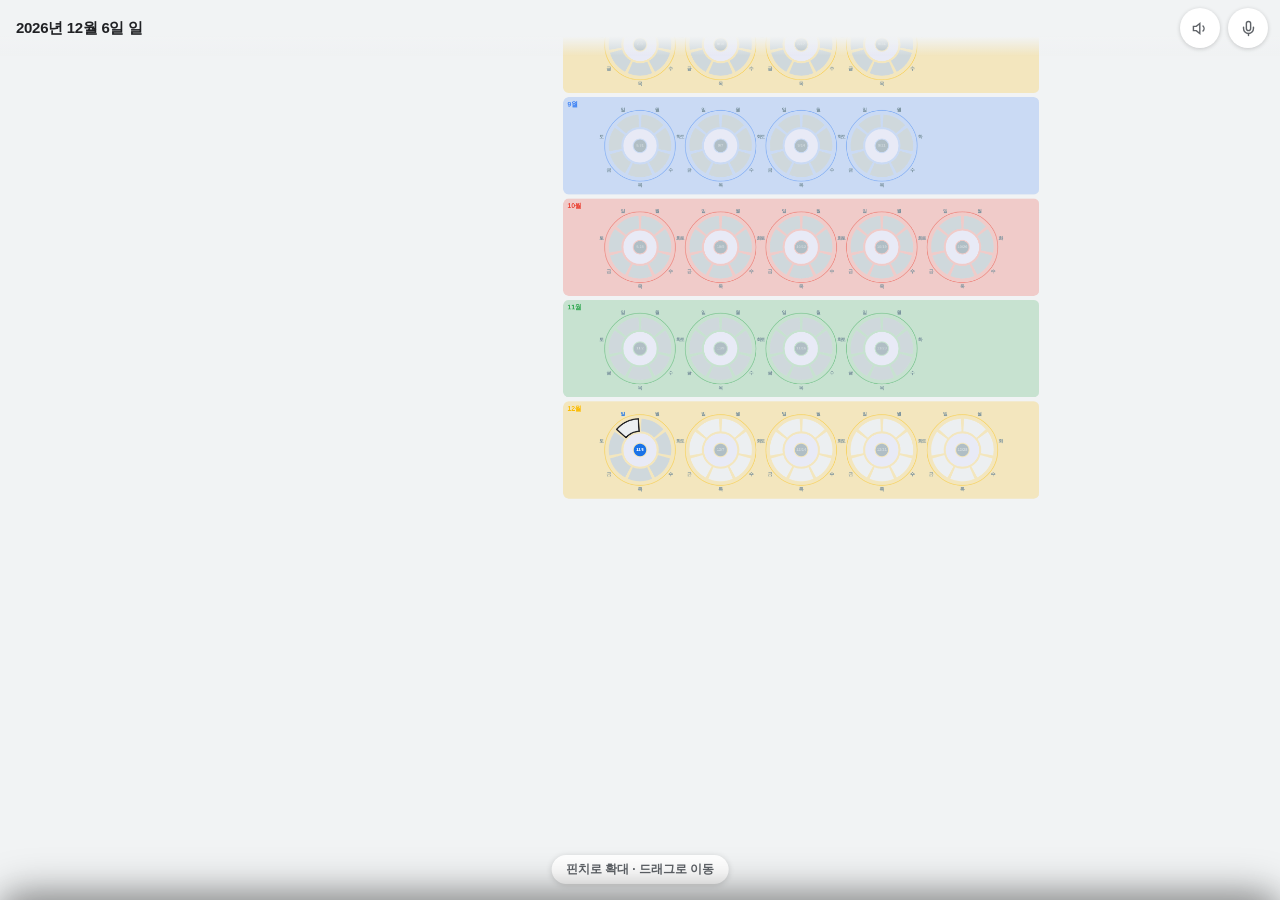
==== commit b1c64459: "daily-plan: 구글 로고 4색으로 전면 통일 CATS + MONTH_COLORS 모두 #4285F4 #EA4335 #34A853 #FBBC04로 변경 배경 불투명도 22-2" ====
--- a/daily-plan/index.html
+++ b/daily-plan/index.html
@@ -254,21 +254,21 @@
 <script>
 // ── 상수 ─────────────────────────────────────────────────────
 const CATS = {
-  school:{ label:'학교', color:'#1976D2', bg:'#BBDEFB' },
-  manage:{ label:'관리', color:'#D32F2F', bg:'#FFCDD2' },
-  home:  { label:'집',   color:'#388E3C', bg:'#C8E6C9' },
-  other: { label:'기타', color:'#F57C00', bg:'#FFE0B2' }
+  school:{ label:'학교', color:'#4285F4', bg:'rgba(66,133,244,.28)' },
+  manage:{ label:'관리', color:'#EA4335', bg:'rgba(234,67,53,.28)' },
+  home:  { label:'집',   color:'#34A853', bg:'rgba(52,168,83,.28)' },
+  other: { label:'기타', color:'#FBBC04', bg:'rgba(251,188,4,.28)' }
 };
 const CAT_ORDER = ['school','manage','home','other'];
 const KR_MONTHS = ['1월','2월','3월','4월','5월','6월','7월','8월','9월','10월','11월','12월'];
 const KR_DAYS   = ['월','화','수','목','금','토','일'];
 const MONTH_COLORS=[
-  {c:'#1A73E8',bg:'#E8F0FE'},{c:'#D93025',bg:'#FCE8E6'},
-  {c:'#1E8E3E',bg:'#E6F4EA'},{c:'#F9AB00',bg:'#FEF9E0'},
-  {c:'#1A73E8',bg:'#E8F0FE'},{c:'#D93025',bg:'#FCE8E6'},
-  {c:'#1E8E3E',bg:'#E6F4EA'},{c:'#F9AB00',bg:'#FEF9E0'},
-  {c:'#1A73E8',bg:'#E8F0FE'},{c:'#D93025',bg:'#FCE8E6'},
-  {c:'#1E8E3E',bg:'#E6F4EA'},{c:'#F9AB00',bg:'#FEF9E0'},
+  {c:'#4285F4',bg:'rgba(66,133,244,.22)'}, {c:'#EA4335',bg:'rgba(234,67,53,.22)'},
+  {c:'#34A853',bg:'rgba(52,168,83,.22)'},  {c:'#FBBC04',bg:'rgba(251,188,4,.22)'},
+  {c:'#4285F4',bg:'rgba(66,133,244,.22)'}, {c:'#EA4335',bg:'rgba(234,67,53,.22)'},
+  {c:'#34A853',bg:'rgba(52,168,83,.22)'},  {c:'#FBBC04',bg:'rgba(251,188,4,.22)'},
+  {c:'#4285F4',bg:'rgba(66,133,244,.22)'}, {c:'#EA4335',bg:'rgba(234,67,53,.22)'},
+  {c:'#34A853',bg:'rgba(52,168,83,.22)'},  {c:'#FBBC04',bg:'rgba(251,188,4,.22)'},
 ];
 const KR_NUMS   = {한:1,두:2,세:3,네:4,다섯:5,여섯:6,일곱:7,여덟:8,아홉:9,열:10,열한:11,열두:12};
 
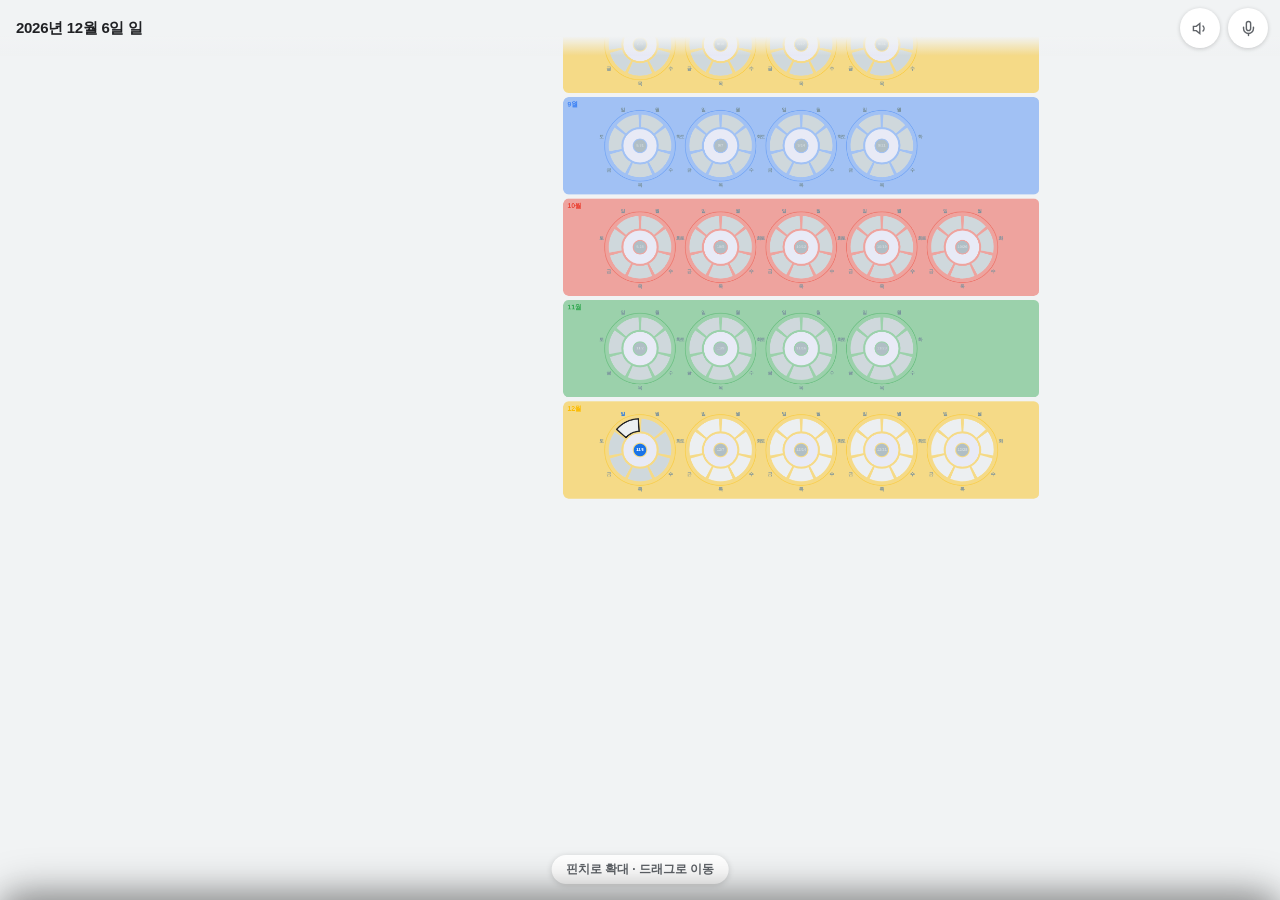
==== commit 5be3aa14: "daily-plan: 월별 배경 불투명도 45%로 강화 22% → 45%로 올려 구글 4색이 확실히 보이도록 수정 SW 캐시 v18  Co-Authored-By: Claude So" ====
--- a/daily-plan/index.html
+++ b/daily-plan/index.html
@@ -263,12 +263,12 @@
 const KR_MONTHS = ['1월','2월','3월','4월','5월','6월','7월','8월','9월','10월','11월','12월'];
 const KR_DAYS   = ['월','화','수','목','금','토','일'];
 const MONTH_COLORS=[
-  {c:'#4285F4',bg:'rgba(66,133,244,.22)'}, {c:'#EA4335',bg:'rgba(234,67,53,.22)'},
-  {c:'#34A853',bg:'rgba(52,168,83,.22)'},  {c:'#FBBC04',bg:'rgba(251,188,4,.22)'},
-  {c:'#4285F4',bg:'rgba(66,133,244,.22)'}, {c:'#EA4335',bg:'rgba(234,67,53,.22)'},
-  {c:'#34A853',bg:'rgba(52,168,83,.22)'},  {c:'#FBBC04',bg:'rgba(251,188,4,.22)'},
-  {c:'#4285F4',bg:'rgba(66,133,244,.22)'}, {c:'#EA4335',bg:'rgba(234,67,53,.22)'},
-  {c:'#34A853',bg:'rgba(52,168,83,.22)'},  {c:'#FBBC04',bg:'rgba(251,188,4,.22)'},
+  {c:'#4285F4',bg:'rgba(66,133,244,.45)'}, {c:'#EA4335',bg:'rgba(234,67,53,.45)'},
+  {c:'#34A853',bg:'rgba(52,168,83,.45)'},  {c:'#FBBC04',bg:'rgba(251,188,4,.45)'},
+  {c:'#4285F4',bg:'rgba(66,133,244,.45)'}, {c:'#EA4335',bg:'rgba(234,67,53,.45)'},
+  {c:'#34A853',bg:'rgba(52,168,83,.45)'},  {c:'#FBBC04',bg:'rgba(251,188,4,.45)'},
+  {c:'#4285F4',bg:'rgba(66,133,244,.45)'}, {c:'#EA4335',bg:'rgba(234,67,53,.45)'},
+  {c:'#34A853',bg:'rgba(52,168,83,.45)'},  {c:'#FBBC04',bg:'rgba(251,188,4,.45)'},
 ];
 const KR_NUMS   = {한:1,두:2,세:3,네:4,다섯:5,여섯:6,일곱:7,여덟:8,아홉:9,열:10,열한:11,열두:12};
 
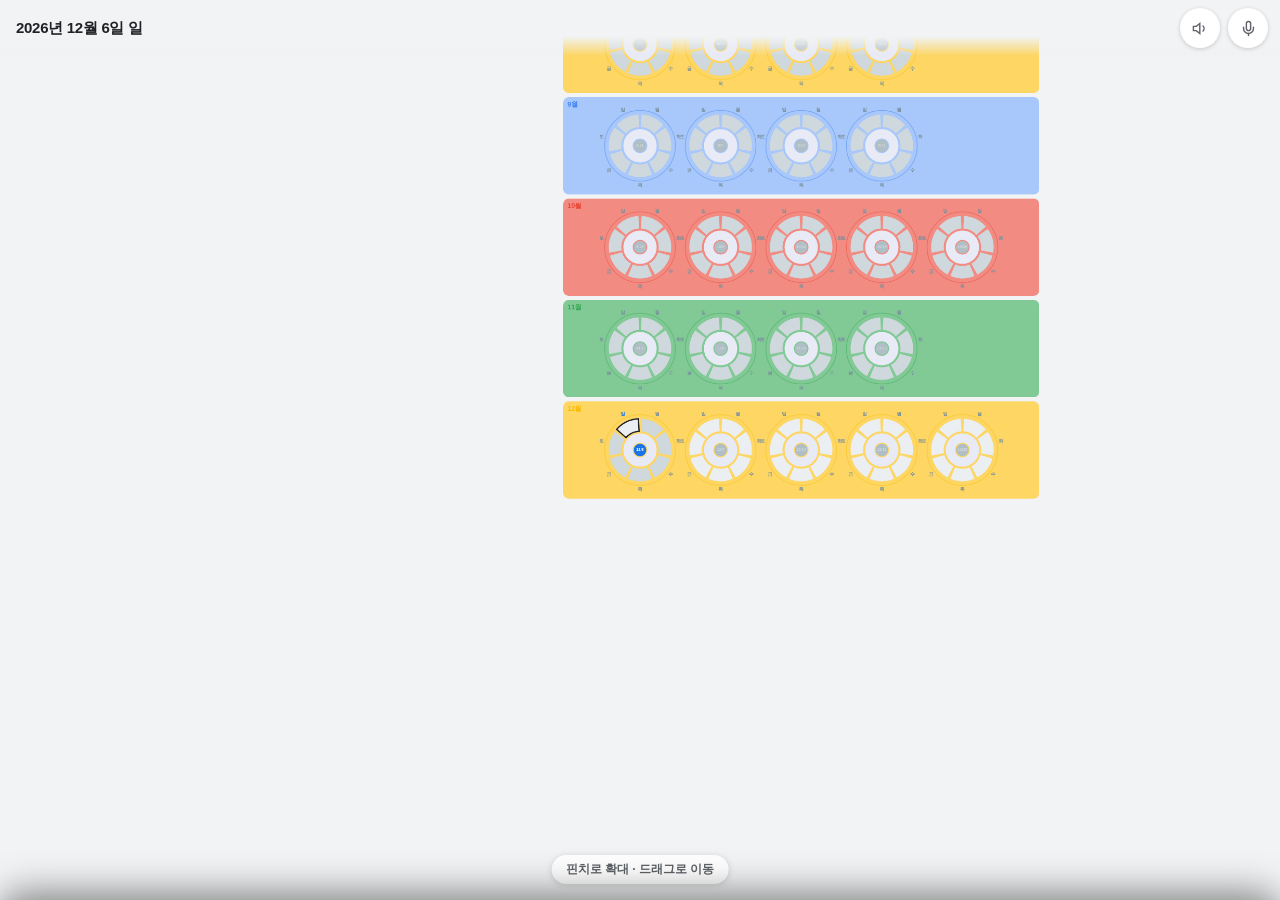
==== commit 249a2c17: "daily-plan: 월별 배경 구글 컬러 고정값으로 변경 rgba 투명도 제거, 구글 4색 명확한 hex 고정값 사용 #A8C7FA(파랑) #F28B82(빨강) #81C995(초" ====
--- a/daily-plan/index.html
+++ b/daily-plan/index.html
@@ -263,12 +263,12 @@
 const KR_MONTHS = ['1월','2월','3월','4월','5월','6월','7월','8월','9월','10월','11월','12월'];
 const KR_DAYS   = ['월','화','수','목','금','토','일'];
 const MONTH_COLORS=[
-  {c:'#4285F4',bg:'rgba(66,133,244,.45)'}, {c:'#EA4335',bg:'rgba(234,67,53,.45)'},
-  {c:'#34A853',bg:'rgba(52,168,83,.45)'},  {c:'#FBBC04',bg:'rgba(251,188,4,.45)'},
-  {c:'#4285F4',bg:'rgba(66,133,244,.45)'}, {c:'#EA4335',bg:'rgba(234,67,53,.45)'},
-  {c:'#34A853',bg:'rgba(52,168,83,.45)'},  {c:'#FBBC04',bg:'rgba(251,188,4,.45)'},
-  {c:'#4285F4',bg:'rgba(66,133,244,.45)'}, {c:'#EA4335',bg:'rgba(234,67,53,.45)'},
-  {c:'#34A853',bg:'rgba(52,168,83,.45)'},  {c:'#FBBC04',bg:'rgba(251,188,4,.45)'},
+  {c:'#4285F4',bg:'#A8C7FA'}, {c:'#EA4335',bg:'#F28B82'},
+  {c:'#34A853',bg:'#81C995'}, {c:'#FBBC04',bg:'#FDD663'},
+  {c:'#4285F4',bg:'#A8C7FA'}, {c:'#EA4335',bg:'#F28B82'},
+  {c:'#34A853',bg:'#81C995'}, {c:'#FBBC04',bg:'#FDD663'},
+  {c:'#4285F4',bg:'#A8C7FA'}, {c:'#EA4335',bg:'#F28B82'},
+  {c:'#34A853',bg:'#81C995'}, {c:'#FBBC04',bg:'#FDD663'},
 ];
 const KR_NUMS   = {한:1,두:2,세:3,네:4,다섯:5,여섯:6,일곱:7,여덟:8,아홉:9,열:10,열한:11,열두:12};
 
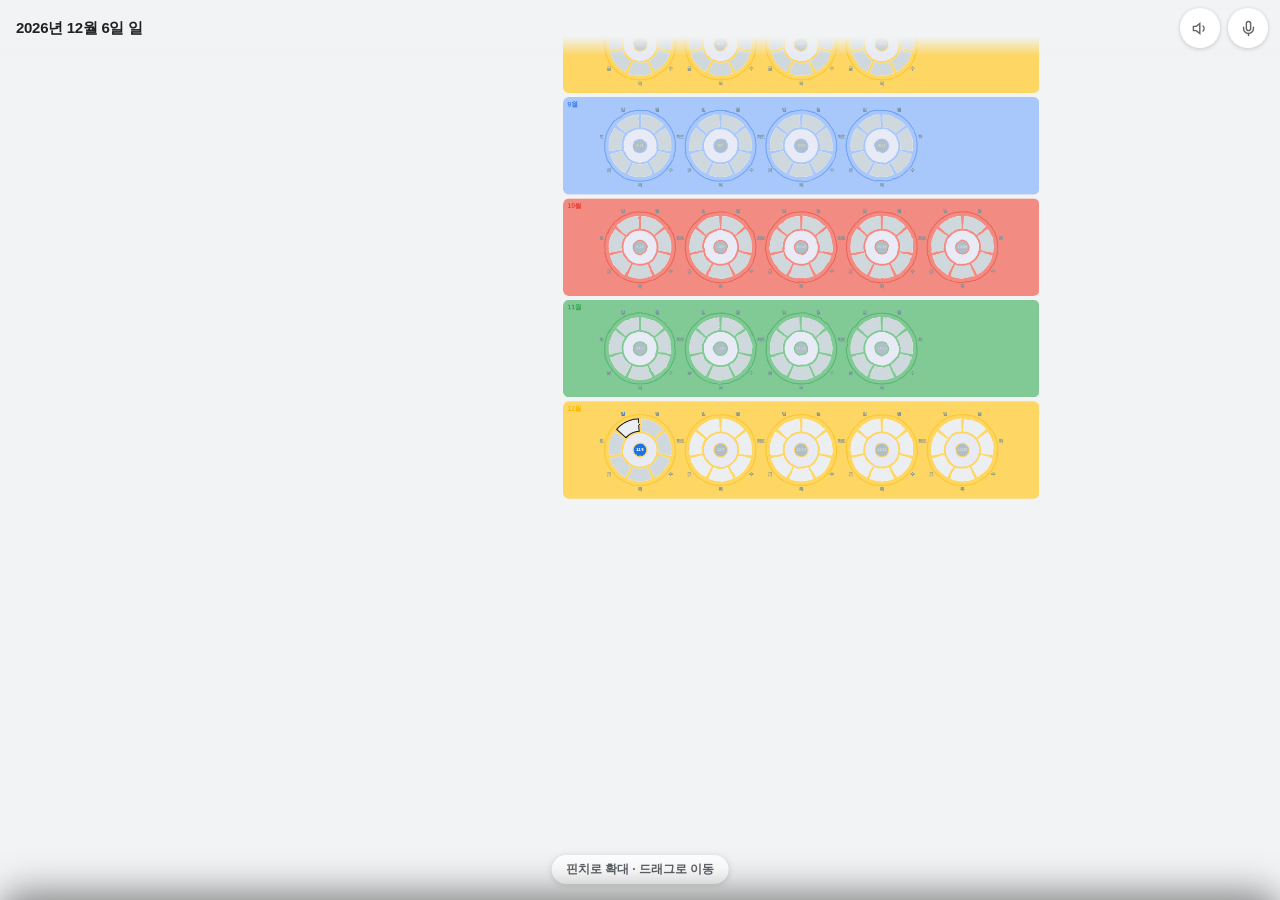
==== commit 7bb8b39c: "daily-plan: 크레파스 손그림 효과 (SVG feTurbulence 필터) 원/세그먼트에 fractalNoise 변위 필터 적용, 텍스트는 필터 밖 세그먼트 간 흰색 얇은 " ====
--- a/daily-plan/index.html
+++ b/daily-plan/index.html
@@ -368,6 +368,14 @@
   const H=PAD_T+12*MONTH_H+PAD_T;
   svg.setAttribute('width',W); svg.setAttribute('height',H);
 
+  // 크레파스 필터
+  const defs=el('defs');
+  defs.innerHTML=`<filter id="hand" x="-8%" y="-8%" width="116%" height="116%">
+    <feTurbulence type="fractalNoise" baseFrequency="0.038" numOctaves="3" seed="8" result="n"/>
+    <feDisplacementMap in="SourceGraphic" in2="n" scale="2.8" xChannelSelector="R" yChannelSelector="G"/>
+  </filter>`;
+  svg.appendChild(defs);
+
   // 배경 클릭 (시트 닫기)
   const bg=el('rect',{x:0,y:0,width:W,height:H,fill:'transparent'});
   bg.addEventListener('click',()=>{ closeSheet(); closeDayPanel(); });
@@ -399,12 +407,19 @@
     const g=el('g');
     g.style.cursor='pointer';
 
-    // 배경 히트 영역
+    // 히트 영역 (필터 없음 — 클릭 감지용)
     g.appendChild(el('circle',{cx,cy,r:RO2+8,fill:'rgba(0,0,0,0)','pointer-events':'all'}));
-    g.appendChild(el('circle',{cx,cy,r:RO2+8,fill:'none',
-      stroke:mc.c,'stroke-width':'1.5',opacity:'0.45','pointer-events':'none'}));
-
-    // ── 바깥 링: 7일 ──
+
+    // ── 크레파스 필터 서브그룹 (시각 요소만) ──
+    const gv=el('g');
+    gv.setAttribute('filter','url(#hand)');
+
+    // 외곽 테두리
+    gv.appendChild(el('circle',{cx,cy,r:RO2+8,fill:'none',
+      stroke:mc.c,'stroke-width':'2',opacity:'0.55','pointer-events':'none'}));
+
+    // 바깥 링: 7일
+    const textEls=[];
     days.forEach((day,di)=>{
       const dk=dateKey(day);
       const aS=A0+di*2*Math.PI/7, aE=A0+(di+1)*2*Math.PI/7;
@@ -416,25 +431,29 @@
         const allDone=(loadPlan(dk).tasks||[]).every(t=>t.done);
         if(allDone) fill=CATS[catKey].bg||fill;
       }
-      const path=el('path',{d:annSector(cx,cy,RO1,RO2,aS,aE),fill,'data-date':dk,'data-ring':'outer'});
-      if(isToday){ path.setAttribute('stroke','#1A73E8'); path.setAttribute('stroke-width','2.5'); }
-      if(dk===selDate){ path.setAttribute('stroke','#202124'); path.setAttribute('stroke-width','2.5'); }
-      g.appendChild(path);
-
+      const path=el('path',{d:annSector(cx,cy,RO1,RO2,aS,aE),fill,
+        stroke:'rgba(255,255,255,0.4)','stroke-width':'1',
+        'data-date':dk,'data-ring':'outer'});
+      if(isToday){ path.setAttribute('stroke','#1A73E8'); path.setAttribute('stroke-width','2'); }
+      if(dk===selDate){ path.setAttribute('stroke','#202124'); path.setAttribute('stroke-width','2'); }
+      gv.appendChild(path);
+
+      // 요일 텍스트는 필터 밖 (선명하게)
       const ma=(aS+aE)/2, lr=RO2+16;
       const lt=el('text',{x:cx+lr*Math.cos(ma),y:cy+lr*Math.sin(ma),
         'text-anchor':'middle','dominant-baseline':'middle',
         fill:isToday?'#1A73E8':'#78909C',
         'font-size':'9','font-weight':'700','pointer-events':'none'});
-      lt.textContent=KR_DAYS[di]; g.appendChild(lt);
+      lt.textContent=KR_DAYS[di];
+      textEls.push(lt);
     });
 
-    // ── 안쪽 링: 24시간 ──
+    // 안쪽 링: 24시간
     const innerDayKey=week.days.some(d=>dateKey(d)===selDate)
       ?selDate
       :(week.days.some(d=>dateKey(d)===todayStr)?todayStr:null);
 
-    g.appendChild(el('circle',{cx,cy,r:(RI1+RI2)/2,fill:'none',
+    gv.appendChild(el('circle',{cx,cy,r:(RI1+RI2)/2,fill:'none',
       stroke:'#E8EAF6','stroke-width':String(RI2-RI1),'pointer-events':'none'}));
 
     if(innerDayKey){
@@ -442,7 +461,7 @@
         const color=hourColor(innerDayKey,h)||hourColorDone(innerDayKey,h);
         if(!color)continue;
         const aS=A0+h*2*Math.PI/24, aE=A0+(h+1)*2*Math.PI/24;
-        g.appendChild(el('path',{d:annSector(cx,cy,RI1,RI2,aS,aE),fill:color,'data-date':innerDayKey}));
+        gv.appendChild(el('path',{d:annSector(cx,cy,RI1,RI2,aS,aE),fill:color,'data-date':innerDayKey}));
       }
     }
 
@@ -453,14 +472,18 @@
     const centerD=isSelWeek?new Date(selDate+'T00:00:00'):week.mon;
     const centerDk=isSelWeek?selDate:(week.days.some(d=>dateKey(d)===todayStr)?todayStr:dateKey(week.days[0]));
 
-    g.appendChild(el('circle',{cx,cy,r:RI1-2,fill:centerFill,'data-date':centerDk}));
+    gv.appendChild(el('circle',{cx,cy,r:RI1-2,fill:centerFill,'data-date':centerDk}));
+    g.appendChild(gv);
+
+    // 텍스트 (필터 밖 — 선명하게)
+    textEls.forEach(lt=>g.appendChild(lt));
     const wt=el('text',{x:cx,y:cy,'text-anchor':'middle','dominant-baseline':'middle',
       fill:(isSelWeek||isThisWeek)?'white':'#CFD8DC',
       'font-size':'7.5','font-weight':'800','pointer-events':'none'});
     wt.textContent=`${centerD.getMonth()+1}/${centerD.getDate()}`;
     g.appendChild(wt);
 
-    // 그룹 클릭: 모두 데이 패널로
+    // 그룹 클릭
     g.addEventListener('click',e=>{
       e.stopPropagation();
       const dk=e.target.getAttribute('data-date')||
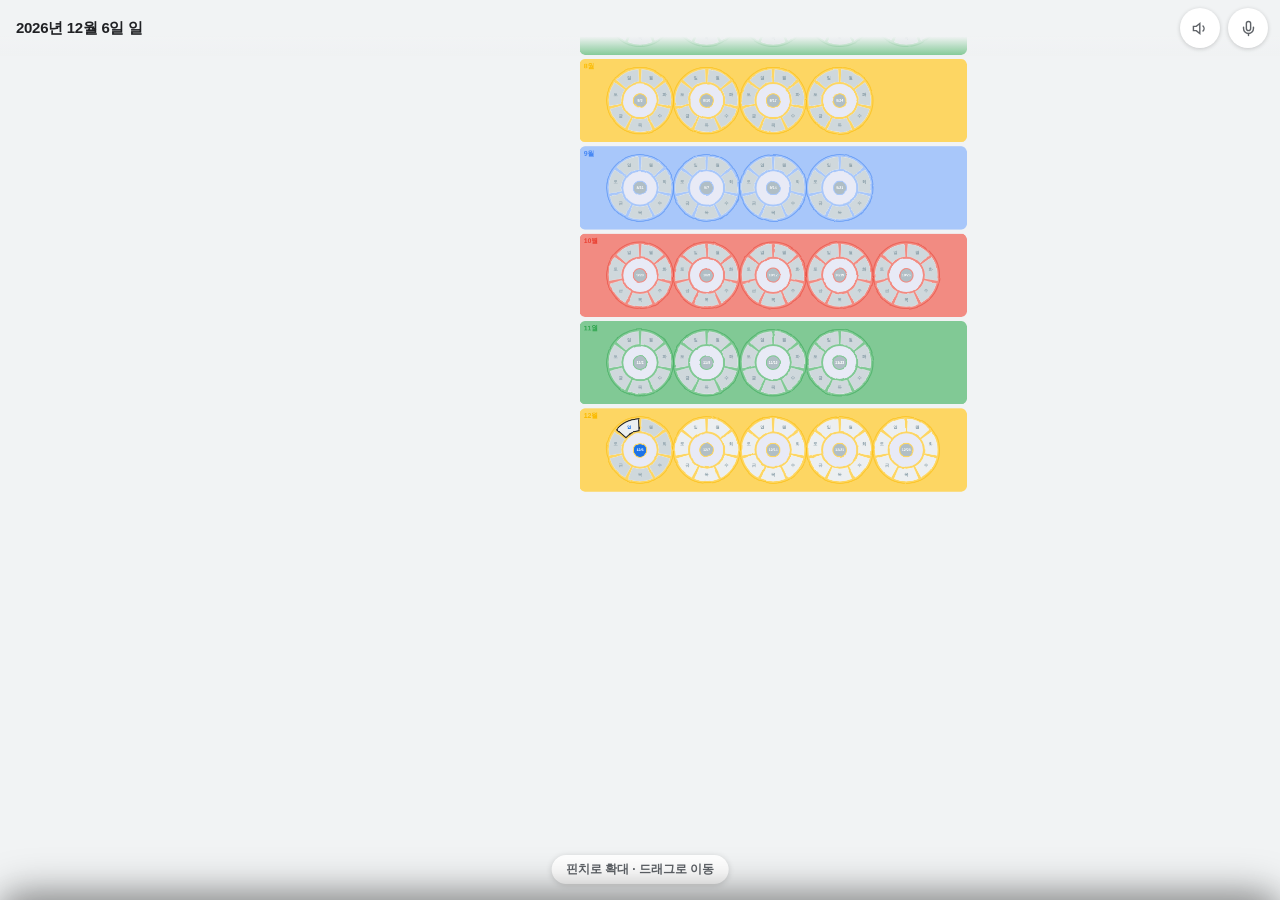
==== commit 61aaf19f: "daily-plan: 주 공간 축소 + 길게 누르기 주간 브리프 모드 - WEEK_W 155→128, MONTH_H 195→168 (공간 축소) - 요일 라벨 링 안쪽으로 이동 (" ====
--- a/daily-plan/index.html
+++ b/daily-plan/index.html
@@ -277,10 +277,10 @@
 const RI2 = 32;   // 24h ring 외반경
 const RO1 = 36;   // 7day ring 내반경
 const RO2 = 60;   // 7day ring 외반경
-const WEEK_W  = 155; // 주 원 가로 간격
-const MONTH_H = 195; // 월 행 세로 간격
-const PAD_L   = 70;  // 좌측 여백 (월 라벨용)
-const PAD_T   = 75;  // 상단 여백
+const WEEK_W  = 128; // 주 원 가로 간격 (축소)
+const MONTH_H = 168; // 월 행 세로 간격
+const PAD_L   = 52;  // 좌측 여백
+const PAD_T   = 62;  // 상단 여백
 
 // ── 저장 ─────────────────────────────────────────────────────
 const p2 = n => String(n).padStart(2,'0');
@@ -354,6 +354,7 @@
 let selCat='other';
 let curYear=new Date().getFullYear();
 let weeks=[];
+let briefWeek=null, currentBriefTimer=null;
 
 // ── 캔버스 렌더 ───────────────────────────────────────────────
 const svg=document.getElementById('canvas');
@@ -401,25 +402,26 @@
   });
 
   // 주 원 렌더
+  const LRMID=(RO1+RO2)/2; // 요일 라벨: 링 안쪽 중간
   weeks.forEach((week,wi)=>{
     const {cx,cy,days,month}=week;
     const mc=MONTH_COLORS[month];
+    const isBrief=briefWeek&&briefWeek.mon.getTime()===week.mon.getTime();
     const g=el('g');
     g.style.cursor='pointer';
 
-    // 히트 영역 (필터 없음 — 클릭 감지용)
-    g.appendChild(el('circle',{cx,cy,r:RO2+8,fill:'rgba(0,0,0,0)','pointer-events':'all'}));
-
-    // ── 크레파스 필터 서브그룹 (시각 요소만) ──
+    // 히트 영역 (필터 없음)
+    g.appendChild(el('circle',{cx,cy,r:RO2+4,fill:'rgba(0,0,0,0)','pointer-events':'all'}));
+
+    // 크레파스 필터 서브그룹
     const gv=el('g');
     gv.setAttribute('filter','url(#hand)');
 
     // 외곽 테두리
-    gv.appendChild(el('circle',{cx,cy,r:RO2+8,fill:'none',
+    gv.appendChild(el('circle',{cx,cy,r:RO2+4,fill:'none',
       stroke:mc.c,'stroke-width':'2',opacity:'0.55','pointer-events':'none'}));
 
     // 바깥 링: 7일
-    const textEls=[];
     days.forEach((day,di)=>{
       const dk=dateKey(day);
       const aS=A0+di*2*Math.PI/7, aE=A0+(di+1)*2*Math.PI/7;
@@ -437,55 +439,126 @@
       if(isToday){ path.setAttribute('stroke','#1A73E8'); path.setAttribute('stroke-width','2'); }
       if(dk===selDate){ path.setAttribute('stroke','#202124'); path.setAttribute('stroke-width','2'); }
       gv.appendChild(path);
-
-      // 요일 텍스트는 필터 밖 (선명하게)
-      const ma=(aS+aE)/2, lr=RO2+16;
-      const lt=el('text',{x:cx+lr*Math.cos(ma),y:cy+lr*Math.sin(ma),
-        'text-anchor':'middle','dominant-baseline':'middle',
-        fill:isToday?'#1A73E8':'#78909C',
-        'font-size':'9','font-weight':'700','pointer-events':'none'});
-      lt.textContent=KR_DAYS[di];
-      textEls.push(lt);
     });
 
-    // 안쪽 링: 24시간
-    const innerDayKey=week.days.some(d=>dateKey(d)===selDate)
-      ?selDate
-      :(week.days.some(d=>dateKey(d)===todayStr)?todayStr:null);
-
-    gv.appendChild(el('circle',{cx,cy,r:(RI1+RI2)/2,fill:'none',
-      stroke:'#E8EAF6','stroke-width':String(RI2-RI1),'pointer-events':'none'}));
-
-    if(innerDayKey){
-      for(let h=0;h<24;h++){
-        const color=hourColor(innerDayKey,h)||hourColorDone(innerDayKey,h);
-        if(!color)continue;
-        const aS=A0+h*2*Math.PI/24, aE=A0+(h+1)*2*Math.PI/24;
-        gv.appendChild(el('path',{d:annSector(cx,cy,RI1,RI2,aS,aE),fill:color,'data-date':innerDayKey}));
+    if(!isBrief){
+      // ── 일반 모드: 안쪽 링(24h) + 중심 원 ──
+      const innerDayKey=week.days.some(d=>dateKey(d)===selDate)
+        ?selDate:(week.days.some(d=>dateKey(d)===todayStr)?todayStr:null);
+
+      gv.appendChild(el('circle',{cx,cy,r:(RI1+RI2)/2,fill:'none',
+        stroke:'#E8EAF6','stroke-width':String(RI2-RI1),'pointer-events':'none'}));
+
+      if(innerDayKey){
+        for(let h=0;h<24;h++){
+          const color=hourColor(innerDayKey,h)||hourColorDone(innerDayKey,h);
+          if(!color)continue;
+          const aS=A0+h*2*Math.PI/24, aE=A0+(h+1)*2*Math.PI/24;
+          gv.appendChild(el('path',{d:annSector(cx,cy,RI1,RI2,aS,aE),fill:color,'data-date':innerDayKey}));
+        }
       }
+      const isThisWeek=week.days.some(d=>dateKey(d)===todayStr);
+      const isSelWeek=week.days.some(d=>dateKey(d)===selDate);
+      const centerFill=isSelWeek?'#1A73E8':(isThisWeek?'#4285F4':'#B0BEC5');
+      const centerD=isSelWeek?new Date(selDate+'T00:00:00'):week.mon;
+      const centerDk=isSelWeek?selDate:(week.days.some(d=>dateKey(d)===todayStr)?todayStr:dateKey(week.days[0]));
+      gv.appendChild(el('circle',{cx,cy,r:RI1-2,fill:centerFill,'data-date':centerDk}));
+      g.appendChild(gv);
+
+      // 요일 텍스트 (링 안쪽, 필터 밖)
+      days.forEach((day,di)=>{
+        const dk=dateKey(day);
+        const isToday=dk===todayStr;
+        const catKey=dayColors(dk);
+        const aS=A0+di*2*Math.PI/7, aE=A0+(di+1)*2*Math.PI/7;
+        const ma=(aS+aE)/2;
+        const lt=el('text',{x:cx+LRMID*Math.cos(ma),y:cy+LRMID*Math.sin(ma),
+          'text-anchor':'middle','dominant-baseline':'middle',
+          fill:isToday?'#1A73E8':(catKey?'white':'#90A4AE'),
+          'font-size':'8','font-weight':'800','pointer-events':'none'});
+        lt.textContent=KR_DAYS[di]; g.appendChild(lt);
+      });
+
+      const wt=el('text',{x:cx,y:cy,'text-anchor':'middle','dominant-baseline':'middle',
+        fill:'white','font-size':'7','font-weight':'800','pointer-events':'none'});
+      const isSelWeek2=week.days.some(d=>dateKey(d)===selDate);
+      const centerD2=isSelWeek2?new Date(selDate+'T00:00:00'):week.mon;
+      wt.textContent=`${centerD2.getMonth()+1}/${centerD2.getDate()}`;
+      g.appendChild(wt);
+
+    } else {
+      // ── 브리프 모드: 중심 원 숨기고 주간 미니 파이 ──
+      // 안쪽 원에 7일 파이 세그먼트
+      week.days.forEach((day,di)=>{
+        const dk=dateKey(day);
+        const tasks=loadPlan(dk).tasks||[];
+        const pending=tasks.filter(t=>!t.done).length;
+        const done=tasks.filter(t=>t.done).length;
+        const catKey=dayColors(dk);
+        const aS=A0+di*2*Math.PI/7, aE=A0+(di+1)*2*Math.PI/7;
+        const fill=catKey?CATS[catKey].color:'#E8EAF6';
+        gv.appendChild(el('path',{d:annSector(cx,cy,2,RI2,aS,aE),fill,
+          stroke:'rgba(255,255,255,0.5)','stroke-width':'1','pointer-events':'none'}));
+      });
+      g.appendChild(gv);
+
+      // 요일 + 건수 텍스트
+      week.days.forEach((day,di)=>{
+        const dk=dateKey(day);
+        const tasks=loadPlan(dk).tasks||[];
+        const pending=tasks.filter(t=>!t.done).length;
+        const catKey=dayColors(dk);
+        const aS=A0+di*2*Math.PI/7, aE=A0+(di+1)*2*Math.PI/7;
+        const ma=(aS+aE)/2;
+        const lr2=(RO1+RO2)/2;
+        // 요일
+        const lt=el('text',{x:cx+lr2*Math.cos(ma),y:cy+lr2*Math.sin(ma)-4,
+          'text-anchor':'middle','dominant-baseline':'middle',
+          fill:catKey?'white':'#90A4AE',
+          'font-size':'8','font-weight':'800','pointer-events':'none'});
+        lt.textContent=KR_DAYS[di]; g.appendChild(lt);
+        // 건수
+        if(tasks.length){
+          const nt=el('text',{x:cx+lr2*Math.cos(ma),y:cy+lr2*Math.sin(ma)+5,
+            'text-anchor':'middle','dominant-baseline':'middle',
+            fill:catKey?'rgba(255,255,255,0.9)':'#90A4AE',
+            'font-size':'7','font-weight':'700','pointer-events':'none'});
+          nt.textContent=pending?`${pending}개`:'✓'; g.appendChild(nt);
+        }
+        // 안쪽 파이 요일 텍스트
+        const lri=RI2*0.6;
+        const bt=el('text',{x:cx+lri*Math.cos(ma),y:cy+lri*Math.sin(ma),
+          'text-anchor':'middle','dominant-baseline':'middle',
+          fill:catKey?'rgba(255,255,255,0.8)':'rgba(144,164,174,0.8)',
+          'font-size':'6.5','font-weight':'700','pointer-events':'none'});
+        bt.textContent=KR_DAYS[di]; g.appendChild(bt);
+      });
     }
 
-    // 중심 원
-    const isThisWeek=week.days.some(d=>dateKey(d)===todayStr);
-    const isSelWeek=week.days.some(d=>dateKey(d)===selDate);
-    const centerFill=isSelWeek?'#1A73E8':(isThisWeek?'#4285F4':'#B0BEC5');
-    const centerD=isSelWeek?new Date(selDate+'T00:00:00'):week.mon;
-    const centerDk=isSelWeek?selDate:(week.days.some(d=>dateKey(d)===todayStr)?todayStr:dateKey(week.days[0]));
-
-    gv.appendChild(el('circle',{cx,cy,r:RI1-2,fill:centerFill,'data-date':centerDk}));
-    g.appendChild(gv);
-
-    // 텍스트 (필터 밖 — 선명하게)
-    textEls.forEach(lt=>g.appendChild(lt));
-    const wt=el('text',{x:cx,y:cy,'text-anchor':'middle','dominant-baseline':'middle',
-      fill:(isSelWeek||isThisWeek)?'white':'#CFD8DC',
-      'font-size':'7.5','font-weight':'800','pointer-events':'none'});
-    wt.textContent=`${centerD.getMonth()+1}/${centerD.getDate()}`;
-    g.appendChild(wt);
-
-    // 그룹 클릭
+    // 길게 누르기 감지
+    let bpX=0,bpY=0,bFired=false;
+    g.addEventListener('pointerdown',e=>{
+      bpX=e.clientX; bpY=e.clientY; bFired=false;
+      clearTimeout(currentBriefTimer);
+      currentBriefTimer=setTimeout(()=>{
+        bFired=true;
+        briefWeek=isBrief?null:week;
+        navigator.vibrate&&navigator.vibrate(40);
+        renderCanvas(); applyTransform();
+      },550);
+    });
+    g.addEventListener('pointermove',e=>{
+      if(Math.hypot(e.clientX-bpX,e.clientY-bpY)>8) clearTimeout(currentBriefTimer);
+    });
+    g.addEventListener('pointerup',()=>clearTimeout(currentBriefTimer));
+    g.addEventListener('pointercancel',()=>clearTimeout(currentBriefTimer));
+
+    // 클릭 (길게 누르기 아닐 때만)
     g.addEventListener('click',e=>{
       e.stopPropagation();
+      if(bFired){bFired=false;return;}
+      clearTimeout(currentBriefTimer);
+      if(isBrief){ briefWeek=null; renderCanvas(); applyTransform(); return; }
       const dk=e.target.getAttribute('data-date')||
         (week.days.some(d=>dateKey(d)===selDate)?selDate:dateKey(week.days[0]));
       zoomToDay(week,dk);
@@ -842,7 +915,7 @@
   const prev=ptrs.get(e.pointerId);
   const cur={x:e.clientX,y:e.clientY};
   ptrs.set(e.pointerId,cur);
-  if(Math.hypot(cur.x-pStartX,cur.y-pStartY)>6)dragMoved=true;
+  if(Math.hypot(cur.x-pStartX,cur.y-pStartY)>6){dragMoved=true;clearTimeout(currentBriefTimer);}
 
   if(ptrs.size===1){
     panX+=cur.x-prev.x; panY+=cur.y-prev.y; applyTransform();
